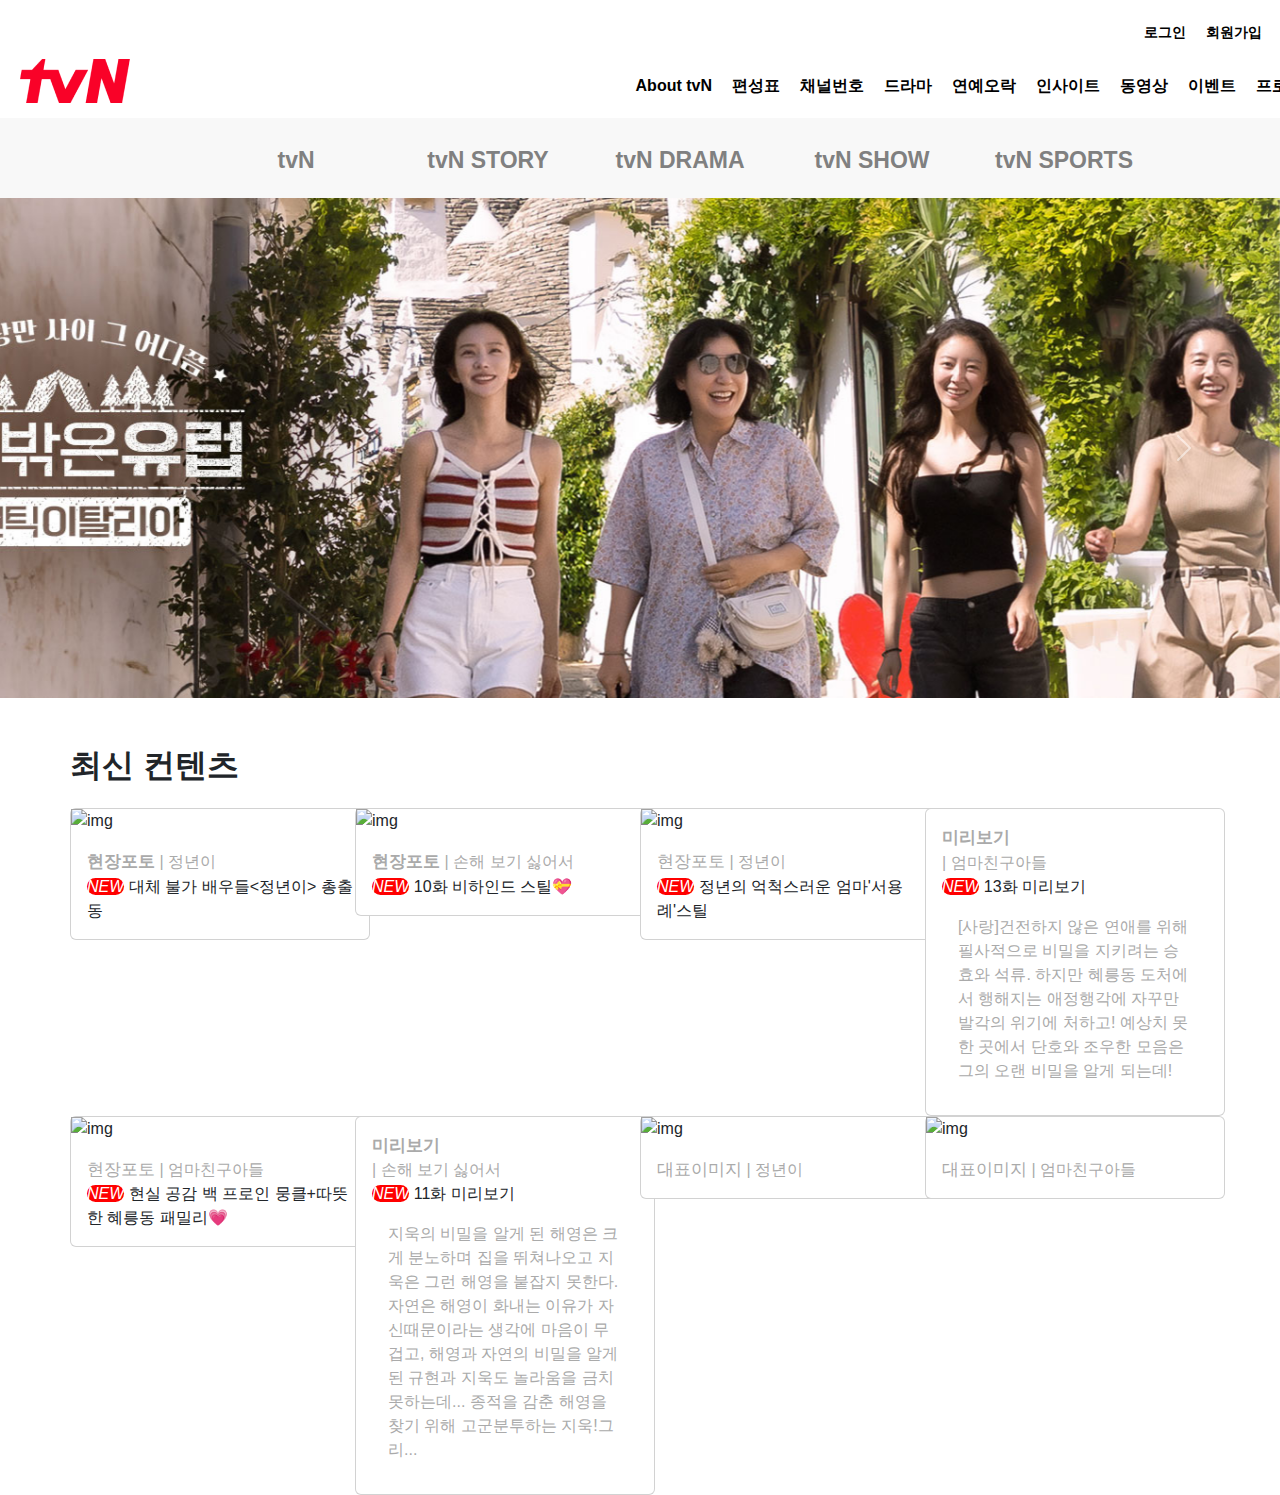
==== index.html @ 985c540d "최신 컨텐츠 추가" ====
<!DOCTYPE html>
<html lang="ko">
  <head>
    <meta charset="UTF-8" />
    <meta name="viewport" content="width=device-width, initial-scale=1.0" />
    <title>NO.1 K콘텐츠 채널, 즐거움엔 tvN</title>
    <link rel="shortcut icon" href="image/pavicon_tvN.png" />
    <link
      href="https://cdn.jsdelivr.net/npm/bootstrap@5.3.3/dist/css/bootstrap.min.css"
      rel="stylesheet"
      integrity="sha384-QWTKZyjpPEjISv5WaRU9OFeRpok6YctnYmDr5pNlyT2bRjXh0JMhjY6hW+ALEwIH"
      crossorigin="anonymous"
    />
    <link rel="stylesheet" href="style.css" />
    <style>
      .carousel-inner {
        height: 500px;
      }

      .c-item {
        height: 500px;
      }

      .c-img {
        height: 100%;
        object-fit: cover;
      }

      .card {
        width: 300px;
      }
    </style>
  </head>
  <body>
    <script
      src="https://cdn.jsdelivr.net/npm/bootstrap@5.3.3/dist/js/bootstrap.bundle.min.js"
      integrity="sha384-YvpcrYf0tY3lHB60NNkmXc5s9fDVZLESaAA55NDzOxhy9GkcIdslK1eN7N6jIeHz"
      crossorigin="anonymous"
    ></script>
    <!-- 헤더 시작 -->
    <header>
      <div class="inner">
        <div class="log area">
          <ul class="log">
            <li>
              <a href="#"><span>로그인</span></a>
            </li>
            <li>
              <a href="#"><span>회원가입</span></a>
            </li>
            <li>
              <a href="#"><span>검색</span></a>
            </li>
          </ul>
        </div>
        <nav class="navbar">
          <div class="brand">
            <i
              ><a href="#" class="navbar-brand"
                ><img src="image/tvn_logo_230313.png" alt="" /></a
            ></i>
          </div>
          <ul class="navbar-menu">
            <li class="nav-item"><a href="#">About tvN</a></li>
            <li class="nav-item"><a href="#">편성표</a></li>
            <li class="nav-item"><a href="#">채널번호</a></li>
            <li class="nav-item"><a href="#">드라마</a></li>
            <li class="nav-item"><a href="#">연예오락</a></li>
            <li class="nav-item"><a href="#">인사이트</a></li>
            <li class="nav-item"><a href="#">동영상</a></li>
            <li class="nav-item"><a href="#">이벤트</a></li>
            <li class="nav-item"><a href="#">프로그램</a></li>
          </ul>
        </nav>
      </div>
      <div class="area-inner">
        <ul class="multimenu">
          <li><a class="item" href="#hero-carousel">tvN</a></li>
          <li><a class="item" href="#">tvN STORY</a></li>
          <li><a class="item" href="#">tvN DRAMA</a></li>
          <li><a class="item" href="#">tvN SHOW</a></li>
          <li><a class="item" href="#">tvN SPORTS</a></li>
        </ul>
      </div>
    </header>
    <!-- 헤더 끝 -->
    <!-- 캐로셀 시작  -->
    <section id="hero-carousel" class="carousel slide" data-bs-ride="carousel">
      <div class="carousel-indicators">
        <button
          type="button"
          data-bs-target="#hero-carousel"
          data-bs-slide-to="0"
          class="active"
          aria-current="true"
          aria-label="Slide 1"
        ></button>
        <button
          type="button"
          data-bs-target="#hero-carousel"
          data-bs-slide-to="1"
          aria-label="Slide 2"
        ></button>
        <button
          type="button"
          data-bs-target="#hero-carousel"
          data-bs-slide-to="2"
          aria-label="Slide 3"
        ></button>
        <button
          type="button"
          data-bs-target="#hero-carousel"
          data-bs-slide-to="3"
          aria-label="Slide 4"
        ></button>
        <button
          type="button"
          data-bs-target="#hero-carousel"
          data-bs-slide-to="4"
          aria-label="Slide 5"
        ></button>
        <button
          type="button"
          data-bs-target="#hero-carousel"
          data-bs-slide-to="5"
          aria-label="Slide 6"
        ></button>
        <button
          type="button"
          data-bs-target="#hero-carousel"
          data-bs-slide-to="6"
          aria-label="Slide 7"
        ></button>
        <button
          type="button"
          data-bs-target="#hero-carousel"
          data-bs-slide-to="7"
          aria-label="Slide 8"
        ></button>
        <button
          type="button"
          data-bs-target="#hero-carousel"
          data-bs-slide-to="8"
          aria-label="Slide 9"
        ></button>
      </div>
      <div class="carousel-inner">
        <div class="carousel-item active c-item">
          <img
            src="image/banner1.jpg"
            class="d-block w-100 c-img"
            alt="Slide 1"
          />
        </div>
        <div class="carousel-item c-item">
          <img
            src="image/banner2.jpg"
            class="d-block w-100 c-img"
            alt="Slide 2"
          />
        </div>
        <div class="carousel-item c-item">
          <img
            src="image/banner3.jpg"
            class="d-block w-100 c-img"
            alt="Slide 3"
          />
        </div>
        <div class="carousel-item c-item">
          <img
            src="image/banner4.jpg"
            class="d-block w-100 c-img"
            alt="Slide 4"
          />
        </div>
        <div class="carousel-item c-item">
          <img
            src="image/banner5.jpg"
            class="d-block w-100 c-img"
            alt="Slide 5"
          />
        </div>
        <div class="carousel-item c-item">
          <img
            src="image/banner6.jpg"
            class="d-block w-100 c-img"
            alt="Slide 6"
          />
        </div>
        <div class="carousel-item c-item">
          <img
            src="image/banner7.jpg"
            class="d-block w-100 c-img"
            alt="Slide 7"
          />
        </div>
        <div class="carousel-item c-item">
          <img
            src="image/banner8.jpg"
            class="d-block w-100 c-img"
            alt="Slide 8"
          />
        </div>
        <div class="carousel-item c-item">
          <img
            src="image/banner9.jpg"
            class="d-block w-100 c-img"
            alt="Slide 9"
          />
        </div>
      </div>
      <button
        class="carousel-control-prev"
        type="button"
        data-bs-target="#hero-carousel"
        data-bs-slide="prev"
      >
        <span class="carousel-control-prev-icon" aria-hidden="true"></span>
        <span class="visually-hidden">이전</span>
      </button>
      <button
        class="carousel-control-next"
        type="button"
        data-bs-target="#hero-carousel"
        data-bs-slide="next"
      >
        <span class="carousel-control-next-icon" aria-hidden="true"></span>
        <span class="visually-hidden">다음</span>
      </button>
    </section>
    <!-- 캐로셀 섹션 끝 -->
    <!-- 최신 컨텐츠 시작 -->
    <section id="content" class="container mx-auto mt-5">
      <span class="h2" style="font-weight: bold">최신 컨텐츠</span>
      <div class="row row-cols-4 mt-4">
        <div class="col">
          <div class="card">
            <img src="image/card1.jpg" alt="img" />
            <div class="card-body p-3">
              <span
                class="card-title"
                style="color: #aaaaaa; font-size: 17px; font-weight: bold"
                >현장포토</span
              >
              <span style="color: #aaaaaa">| 정년이 </span>
              <div>
                <i
                  style="
                    border-radius: 10px;
                    background-color: red;
                    color: white;
                  "
                  >NEW</i
                >
                대체 불가 배우들<정년이> 총출동
              </div>
            </div>
          </div>
        </div>
        <div class="col">
          <div class="card">
            <img src="image/card2.jpg" alt="img" />
            <div class="card-body p-3">
              <span
                class="card-title"
                style="color: #aaaaaa; font-size: 17px; font-weight: bold"
                >현장포토</span
              >
              <span style="color: #aaaaaa">| 손해 보기 싫어서 </span>
              <div>
                <i
                  style="
                    border-radius: 10px;
                    background-color: red;
                    color: white;
                  "
                  >NEW</i
                >
                10화 비하인드 스틸💝
              </div>
            </div>
          </div>
        </div>
        <div class="col">
          <div class="card">
            <img src="image/card4.jpg" alt="img" />
            <div class="card-body p-3">
              <span class="card-title" style="color: #aaaaaa; font-size: 17px"
                >현장포토</span
              >
              <span style="color: #aaaaaa">| 정년이 </span>
              <div>
                <i
                  style="
                    border-radius: 10px;
                    background-color: red;
                    color: white;
                  "
                  >NEW</i
                >
                정년의 억척스러운 엄마'서용례'스틸
              </div>
            </div>
          </div>
        </div>
        <div class="col">
          <div class="card p-3">
            <span
              class="card-title"
              style="color: #aaaaaa; font-size: 17px; font-weight: bold"
              >미리보기</span
            >
            <span style="color: #aaaaaa">| 엄마친구아들</span>
            <div>
              <i
                style="border-radius: 10px; background-color: red; color: white"
                >NEW</i
              >
              13화 미리보기
            </div>
            <div class="card-body p-3" style="color: #aaaaaa">
              [사랑]건전하지 않은 연애를 위해 필사적으로 비밀을 지키려는 승효와
              석류. 하지만 혜릉동 도처에서 행해지는 애정행각에 자꾸만 발각의
              위기에 처하고! 예상치 못한 곳에서 단호와 조우한 모음은 그의 오랜
              비밀을 알게 되는데!
            </div>
          </div>
        </div>

        <div class="col">
          <div class="card">
            <img src="image/card6.jpg" alt="img" />
            <div class="card-body p-3">
              <span class="card-title" style="color: #aaaaaa; font-size: 17px"
                >현장포토</span
              >
              <span style="color: #aaaaaa">| 엄마친구아들 </span>
              <div>
                <i
                  style="
                    border-radius: 10px;
                    background-color: red;
                    color: white;
                  "
                  >NEW</i
                >
                현실 공감 백 프로인 뭉클+따뜻한 혜릉동 패밀리💗
              </div>
            </div>
          </div>
        </div>
        <div class="col">
          <div class="card p-3">
            <span
              class="card-title"
              style="color: #aaaaaa; font-size: 17px; font-weight: bold"
              >미리보기</span
            >
            <span style="color: #aaaaaa">| 손해 보기 싫어서</span>
            <div>
              <i
                style="border-radius: 10px; background-color: red; color: white"
                >NEW</i
              >
              11화 미리보기
            </div>
            <div class="card-body p-3" style="color: #aaaaaa">
              지욱의 비밀을 알게 된 해영은 크게 분노하며 집을 뛰쳐나오고 지욱은
              그런 해영을 붙잡지 못한다. 자연은 해영이 화내는 이유가
              자신때문이라는 생각에 마음이 무겁고, 해영과 자연의 비밀을 알게 된
              규현과 지욱도 놀라움을 금치 못하는데... 종적을 감춘 해영을 찾기
              위해 고군분투하는 지욱!그리...
            </div>
          </div>
        </div>
        <div class="col">
          <div class="card">
            <img src="image/card3.jpg" alt="img" />
            <div class="card-body p-3">
              <span class="card-title" style="color: #aaaaaa; font-size: 17px"
                >대표이미지</span
              >
              <span style="color: #aaaaaa">| 정년이 </span>
            </div>
          </div>
        </div>
        <div class="col">
          <div class="card">
            <img src="image/card5.jpg" alt="img" />
            <div class="card-body p-3">
              <span class="card-title" style="color: #aaaaaa; font-size: 17px"
                >대표이미지</span
              >
              <span style="color: #aaaaaa">| 엄마친구아들 </span>
            </div>
          </div>
        </div>
      </div>
    </section>
  </body>
</html>
---- style.css ----
* {
  margin: 0 !important;
  padding: 0 !important;
  box-sizing: border-box !important;
  font-family: "Roboto", sans-serif !important;
}

a {
  text-decoration: none !important;
}

header .inner {
  margin: 0 auto !important;
  padding: 0 20px !important;
  width: 1360px !important;
}

.log {
  display: flex !important;
  justify-content: end !important;
  list-style: none !important;
  padding: 10px 10px 0 10px !important;
}

.log li a {
  color: black !important;
  font-weight: bold !important;
  font-size: 14px !important;
}

.log li a span {
  margin: 10px !important;
}

.navbar {
  display: flex !important;
  justify-content: space-between !important;
  align-items: center !important;
}

.navbar-menu {
  display: flex !important;
  list-style: none !important;
  padding: 10px !important;
  margin-left: 460px !important;
  margin-top: 10px !important;
}

.nav-item {
  list-style: none !important;
  margin: 10px !important;
  font-weight: bold !important;
}

.nav-item a {
  color: black !important;
}

.area-inner {
  padding: 0 200px !important;
  background-color: #f8f8f8 !important;
  height: 80px !important;
  min-width: 1360px !important;
}

.multimenu {
  list-style: none !important;
  display: flex !important;
  margin: 0 auto !important;
  width: 100% !important;
  height: 100% !important;
  box-sizing: content-box !important;
}

.multimenu li {
  color: gray !important;
  width: 100% !important;
  height: 100% !important;
  text-align: center !important;
  display: flex !important;
}
.multimenu li:hover,
.item:hover {
  border-bottom: 3px solid red !important;
  color: red !important;
}

.multimenu .item {
  color: inherit !important;
  font-weight: bold !important;
  font-size: 23px !important;
  text-align: center !important;
  padding: 25px 0 !important;
  width: 100% !important;
}
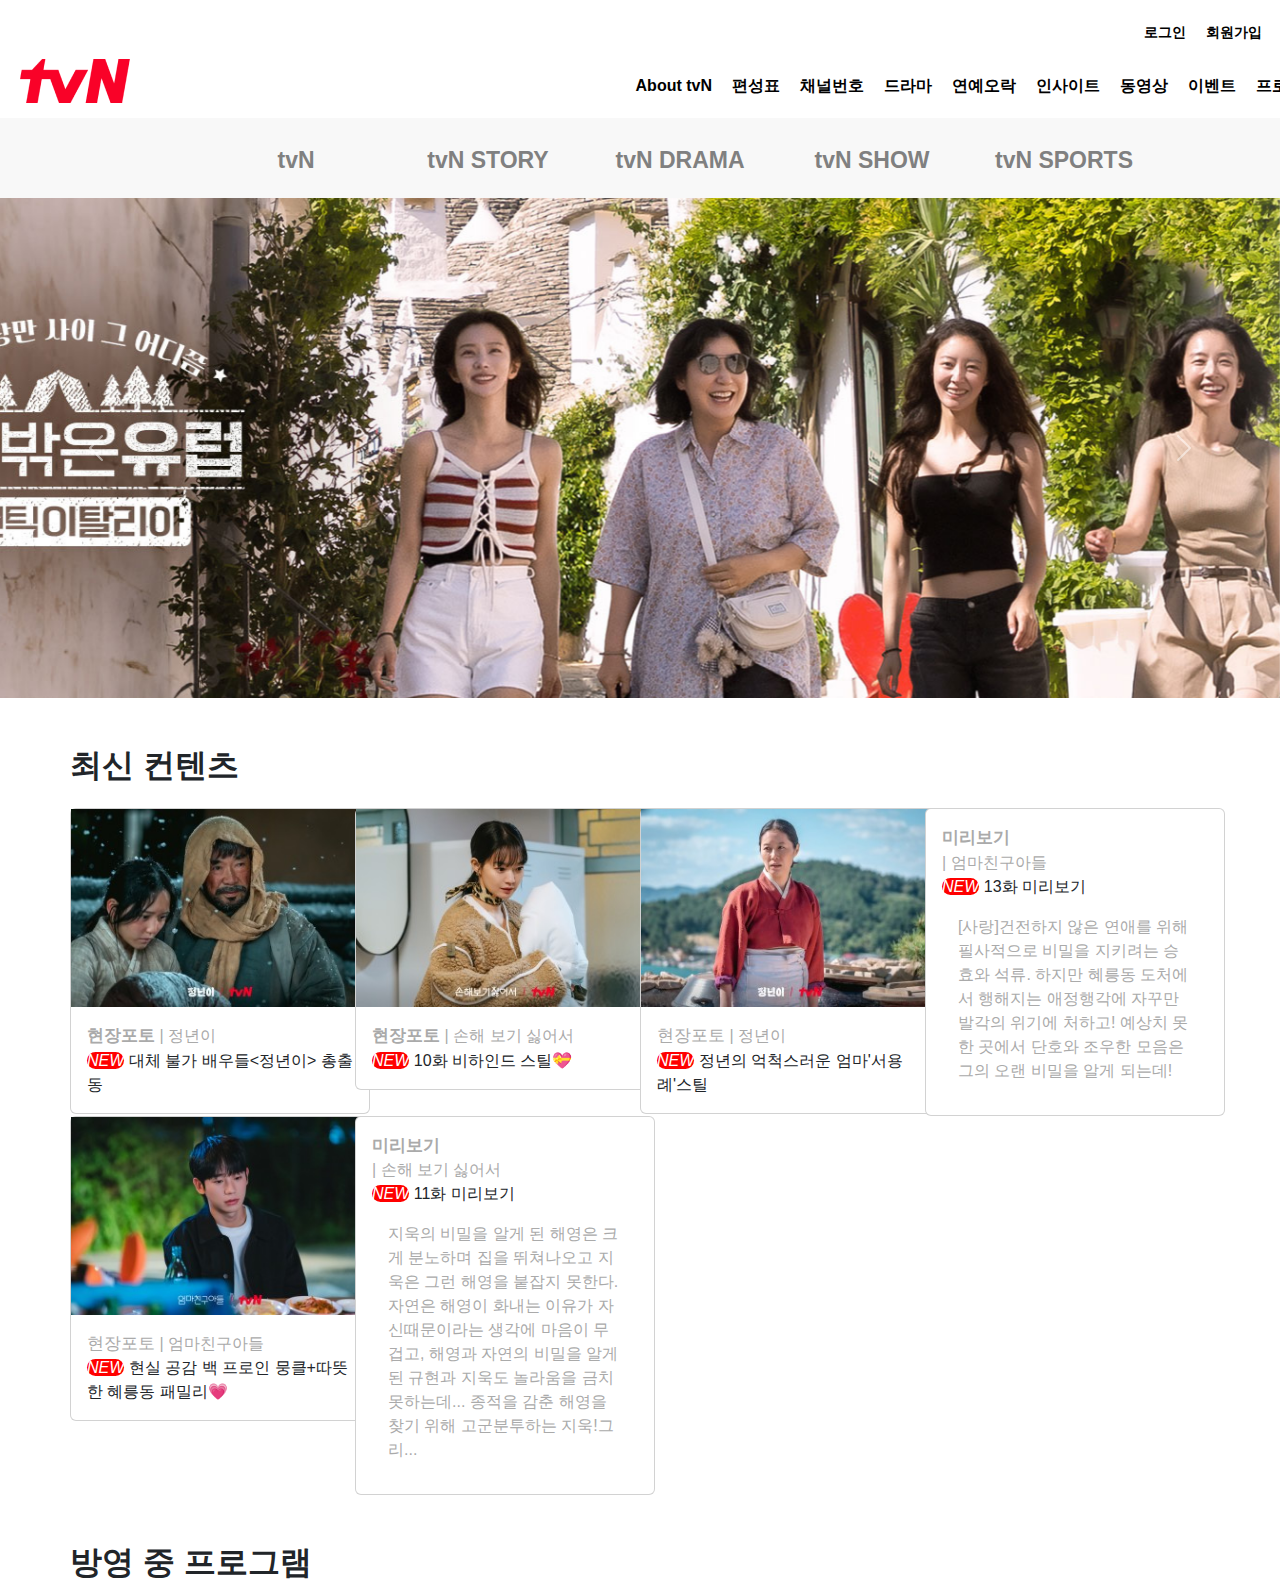
==== commit b6713282: "프로그램 추가" ====
--- a/index.html
+++ b/index.html
@@ -373,29 +373,13 @@
             </div>
           </div>
         </div>
-        <div class="col">
-          <div class="card">
-            <img src="image/card3.jpg" alt="img" />
-            <div class="card-body p-3">
-              <span class="card-title" style="color: #aaaaaa; font-size: 17px"
-                >대표이미지</span
-              >
-              <span style="color: #aaaaaa">| 정년이 </span>
-            </div>
-          </div>
-        </div>
-        <div class="col">
-          <div class="card">
-            <img src="image/card5.jpg" alt="img" />
-            <div class="card-body p-3">
-              <span class="card-title" style="color: #aaaaaa; font-size: 17px"
-                >대표이미지</span
-              >
-              <span style="color: #aaaaaa">| 엄마친구아들 </span>
-            </div>
-          </div>
-        </div>
-      </div>
+      </div>
+    </section>
+    <!-- 최신 컨텐츠 끝 -->
+
+    <!-- 방영 중 프로그램 시작 -->
+    <section id="content" class="container mx-auto mt-5">
+      <span class="h2" style="font-weight: bold">방영 중 프로그램</span>
     </section>
   </body>
 </html>
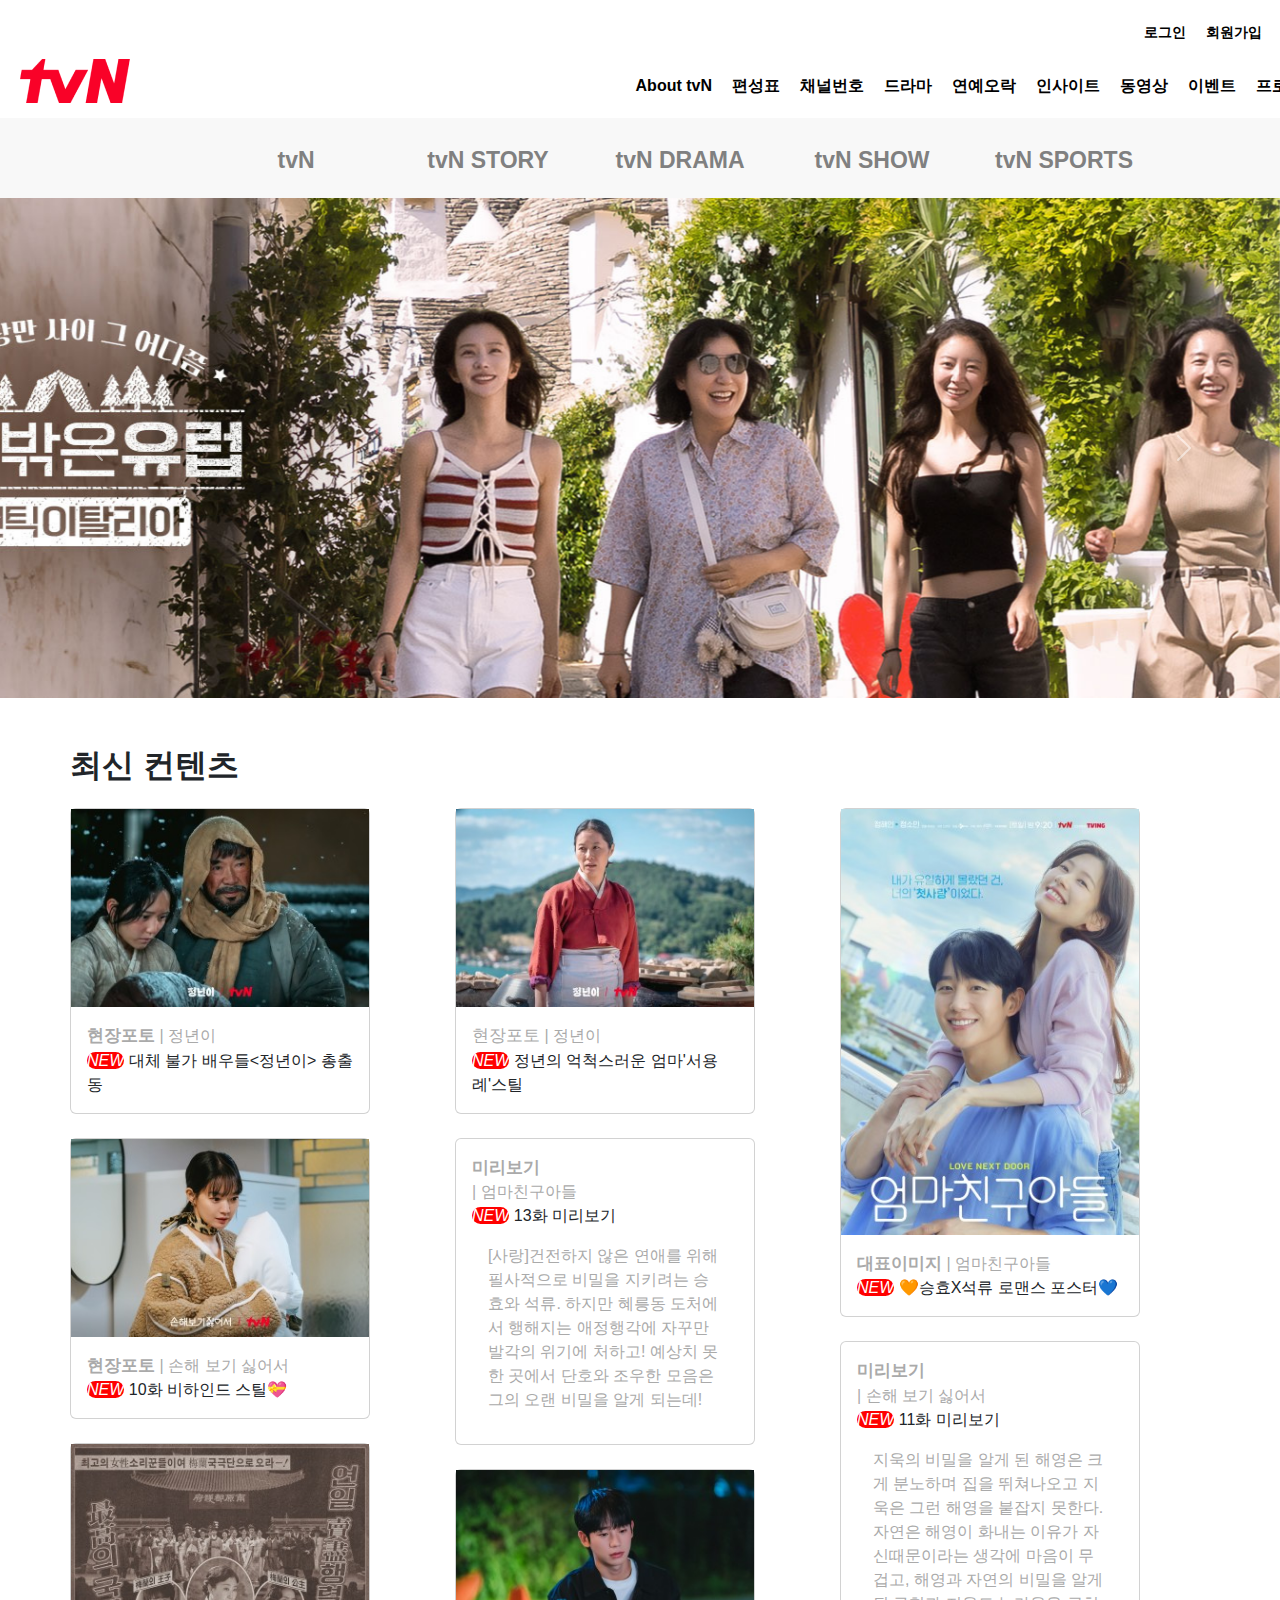
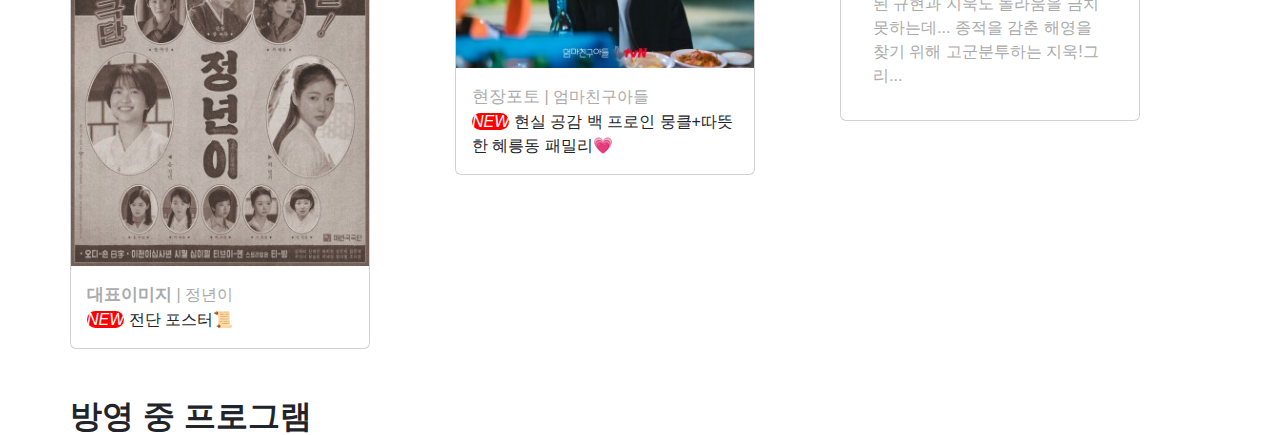
==== commit d915e0dc: "최신 컨텐츠 수정" ====
--- a/index.html
+++ b/index.html
@@ -28,6 +28,42 @@
 
       .card {
         width: 300px;
+      }
+
+      .img {
+        list-style: none;
+      }
+
+      .gallery {
+        display: flex;
+        flex-direction: column;
+        align-items: center;
+      }
+
+      .gallery .images {
+        gap: 15px;
+        margin: 50px 0;
+        columns: 4 300px;
+        list-style: none;
+      }
+
+      .gallery .images .img {
+        display: flex;
+        cursor: pointer;
+        overflow: hidden;
+        position: relative;
+        margin-bottom: 14px;
+        border-radius: 4px;
+      }
+
+      .gallery .images li span {
+        color: #aaaaaa;
+      }
+
+      .gallery .images li:hover,
+      .images li .card-body:hover {
+        color: black;
+        font-weight: bold;
       }
     </style>
   </head>
@@ -232,17 +268,111 @@
     <!-- 최신 컨텐츠 시작 -->
     <section id="content" class="container mx-auto mt-5">
       <span class="h2" style="font-weight: bold">최신 컨텐츠</span>
-      <div class="row row-cols-4 mt-4">
-        <div class="col">
-          <div class="card">
-            <img src="image/card1.jpg" alt="img" />
-            <div class="card-body p-3">
+      <div class="gallery mt-4">
+        <ul class="images">
+          <li class="img mb-4">
+            <div class="card">
+              <img src="image/card1.jpg" alt="img" />
+              <div class="card-body p-3">
+                <span
+                  class="card-title"
+                  style="font-size: 17px; font-weight: bold"
+                  >현장포토</span
+                >
+                <span>| 정년이 </span>
+                <div>
+                  <i
+                    style="
+                      border-radius: 10px;
+                      background-color: red;
+                      color: white;
+                    "
+                    >NEW</i
+                  >
+                  대체 불가 배우들<정년이> 총출동
+                </div>
+              </div>
+            </div>
+          </li>
+
+          <li class="img mb-4">
+            <div class="card">
+              <img src="image/card2.jpg" alt="img" />
+              <div class="card-body p-3">
+                <span
+                  class="card-title"
+                  style="font-size: 17px; font-weight: bold"
+                  >현장포토</span
+                >
+                <span>| 손해 보기 싫어서 </span>
+                <div>
+                  <i
+                    style="
+                      border-radius: 10px;
+                      background-color: red;
+                      color: white;
+                    "
+                    >NEW</i
+                  >
+                  10화 비하인드 스틸💝
+                </div>
+              </div>
+            </div>
+          </li>
+
+          <li class="img mb-4">
+            <div class="card">
+              <img src="image/card3.jpg" alt="img" />
+              <div class="card-body p-3">
+                <span
+                  class="card-title"
+                  style="font-size: 17px; font-weight: bold"
+                  >대표이미지</span
+                >
+                <span>| 정년이 </span>
+                <div>
+                  <i
+                    style="
+                      border-radius: 10px;
+                      background-color: red;
+                      color: white;
+                    "
+                    >NEW</i
+                  >
+                  전단 포스터📜
+                </div>
+              </div>
+            </div>
+          </li>
+
+          <li class="img mb-4">
+            <div class="card">
+              <img src="image/card4.jpg" alt="img" />
+              <div class="card-body p-3">
+                <span class="card-title" style="font-size: 17px">현장포토</span>
+                <span>| 정년이 </span>
+                <div>
+                  <i
+                    style="
+                      border-radius: 10px;
+                      background-color: red;
+                      color: white;
+                    "
+                    >NEW</i
+                  >
+                  정년의 억척스러운 엄마'서용례'스틸
+                </div>
+              </div>
+            </div>
+          </li>
+          <li class="img mb-4">
+            <div class="card p-3">
               <span
                 class="card-title"
-                style="color: #aaaaaa; font-size: 17px; font-weight: bold"
-                >현장포토</span
+                style="font-size: 17px; font-weight: bold"
+                >미리보기</span
               >
-              <span style="color: #aaaaaa">| 정년이 </span>
+              <span>| 엄마친구아들</span>
               <div>
                 <i
                   style="
@@ -252,21 +382,70 @@
                   "
                   >NEW</i
                 >
-                대체 불가 배우들<정년이> 총출동
-              </div>
-            </div>
-          </div>
-        </div>
-        <div class="col">
-          <div class="card">
-            <img src="image/card2.jpg" alt="img" />
-            <div class="card-body p-3">
+                13화 미리보기
+              </div>
+              <div class="card-body p-3" style="color: #aaaaaa">
+                [사랑]건전하지 않은 연애를 위해 필사적으로 비밀을 지키려는
+                승효와 석류. 하지만 혜릉동 도처에서 행해지는 애정행각에 자꾸만
+                발각의 위기에 처하고! 예상치 못한 곳에서 단호와 조우한 모음은
+                그의 오랜 비밀을 알게 되는데!
+              </div>
+            </div>
+          </li>
+
+          <li class="img mb-4">
+            <div class="card">
+              <img src="image/card6.jpg" alt="img" />
+              <div class="card-body p-3">
+                <span class="card-title" style="font-size: 17px">현장포토</span>
+                <span>| 엄마친구아들 </span>
+                <div>
+                  <i
+                    style="
+                      border-radius: 10px;
+                      background-color: red;
+                      color: white;
+                    "
+                    >NEW</i
+                  >
+                  현실 공감 백 프로인 뭉클+따뜻한 혜릉동 패밀리💗
+                </div>
+              </div>
+            </div>
+          </li>
+
+          <li class="img mb-4">
+            <div class="card">
+              <img src="image/card5.jpg" alt="img" />
+              <div class="card-body p-3">
+                <span
+                  class="card-title"
+                  style="font-size: 17px; font-weight: bold"
+                  >대표이미지</span
+                >
+                <span>| 엄마친구아들 </span>
+                <div>
+                  <i
+                    style="
+                      border-radius: 10px;
+                      background-color: red;
+                      color: white;
+                    "
+                    >NEW</i
+                  >
+                  🧡승효X석류 로맨스 포스터💙
+                </div>
+              </div>
+            </div>
+          </li>
+          <li class="img mb-4">
+            <div class="card p-3">
               <span
                 class="card-title"
-                style="color: #aaaaaa; font-size: 17px; font-weight: bold"
-                >현장포토</span
+                style="font-size: 17px; font-weight: bold"
+                >미리보기</span
               >
-              <span style="color: #aaaaaa">| 손해 보기 싫어서 </span>
+              <span>| 손해 보기 싫어서</span>
               <div>
                 <i
                   style="
@@ -276,103 +455,18 @@
                   "
                   >NEW</i
                 >
-                10화 비하인드 스틸💝
-              </div>
-            </div>
-          </div>
-        </div>
-        <div class="col">
-          <div class="card">
-            <img src="image/card4.jpg" alt="img" />
-            <div class="card-body p-3">
-              <span class="card-title" style="color: #aaaaaa; font-size: 17px"
-                >현장포토</span
-              >
-              <span style="color: #aaaaaa">| 정년이 </span>
-              <div>
-                <i
-                  style="
-                    border-radius: 10px;
-                    background-color: red;
-                    color: white;
-                  "
-                  >NEW</i
-                >
-                정년의 억척스러운 엄마'서용례'스틸
-              </div>
-            </div>
-          </div>
-        </div>
-        <div class="col">
-          <div class="card p-3">
-            <span
-              class="card-title"
-              style="color: #aaaaaa; font-size: 17px; font-weight: bold"
-              >미리보기</span
-            >
-            <span style="color: #aaaaaa">| 엄마친구아들</span>
-            <div>
-              <i
-                style="border-radius: 10px; background-color: red; color: white"
-                >NEW</i
-              >
-              13화 미리보기
-            </div>
-            <div class="card-body p-3" style="color: #aaaaaa">
-              [사랑]건전하지 않은 연애를 위해 필사적으로 비밀을 지키려는 승효와
-              석류. 하지만 혜릉동 도처에서 행해지는 애정행각에 자꾸만 발각의
-              위기에 처하고! 예상치 못한 곳에서 단호와 조우한 모음은 그의 오랜
-              비밀을 알게 되는데!
-            </div>
-          </div>
-        </div>
-
-        <div class="col">
-          <div class="card">
-            <img src="image/card6.jpg" alt="img" />
-            <div class="card-body p-3">
-              <span class="card-title" style="color: #aaaaaa; font-size: 17px"
-                >현장포토</span
-              >
-              <span style="color: #aaaaaa">| 엄마친구아들 </span>
-              <div>
-                <i
-                  style="
-                    border-radius: 10px;
-                    background-color: red;
-                    color: white;
-                  "
-                  >NEW</i
-                >
-                현실 공감 백 프로인 뭉클+따뜻한 혜릉동 패밀리💗
-              </div>
-            </div>
-          </div>
-        </div>
-        <div class="col">
-          <div class="card p-3">
-            <span
-              class="card-title"
-              style="color: #aaaaaa; font-size: 17px; font-weight: bold"
-              >미리보기</span
-            >
-            <span style="color: #aaaaaa">| 손해 보기 싫어서</span>
-            <div>
-              <i
-                style="border-radius: 10px; background-color: red; color: white"
-                >NEW</i
-              >
-              11화 미리보기
-            </div>
-            <div class="card-body p-3" style="color: #aaaaaa">
-              지욱의 비밀을 알게 된 해영은 크게 분노하며 집을 뛰쳐나오고 지욱은
-              그런 해영을 붙잡지 못한다. 자연은 해영이 화내는 이유가
-              자신때문이라는 생각에 마음이 무겁고, 해영과 자연의 비밀을 알게 된
-              규현과 지욱도 놀라움을 금치 못하는데... 종적을 감춘 해영을 찾기
-              위해 고군분투하는 지욱!그리...
-            </div>
-          </div>
-        </div>
+                11화 미리보기
+              </div>
+              <div class="card-body p-3" style="color: #aaaaaa">
+                지욱의 비밀을 알게 된 해영은 크게 분노하며 집을 뛰쳐나오고
+                지욱은 그런 해영을 붙잡지 못한다. 자연은 해영이 화내는 이유가
+                자신때문이라는 생각에 마음이 무겁고, 해영과 자연의 비밀을 알게
+                된 규현과 지욱도 놀라움을 금치 못하는데... 종적을 감춘 해영을
+                찾기 위해 고군분투하는 지욱!그리...
+              </div>
+            </div>
+          </li>
+        </ul>
       </div>
     </section>
     <!-- 최신 컨텐츠 끝 -->
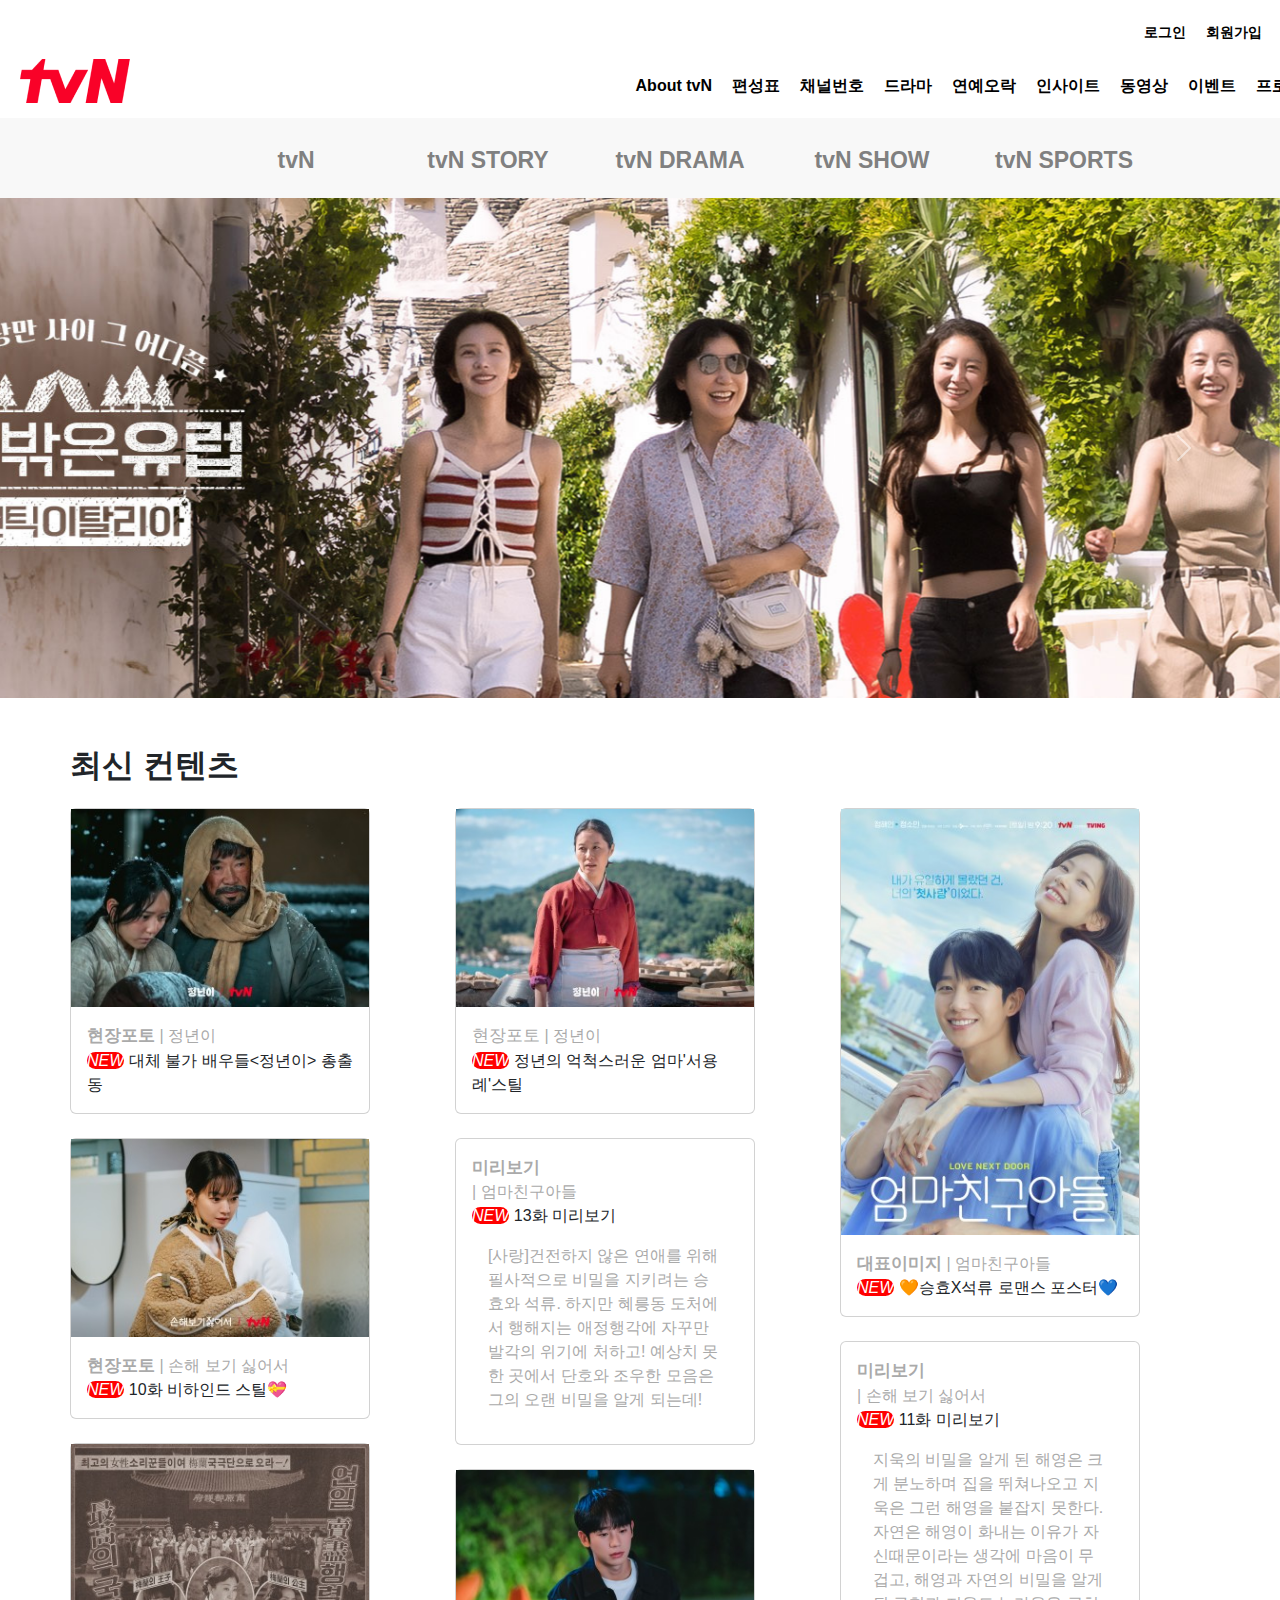
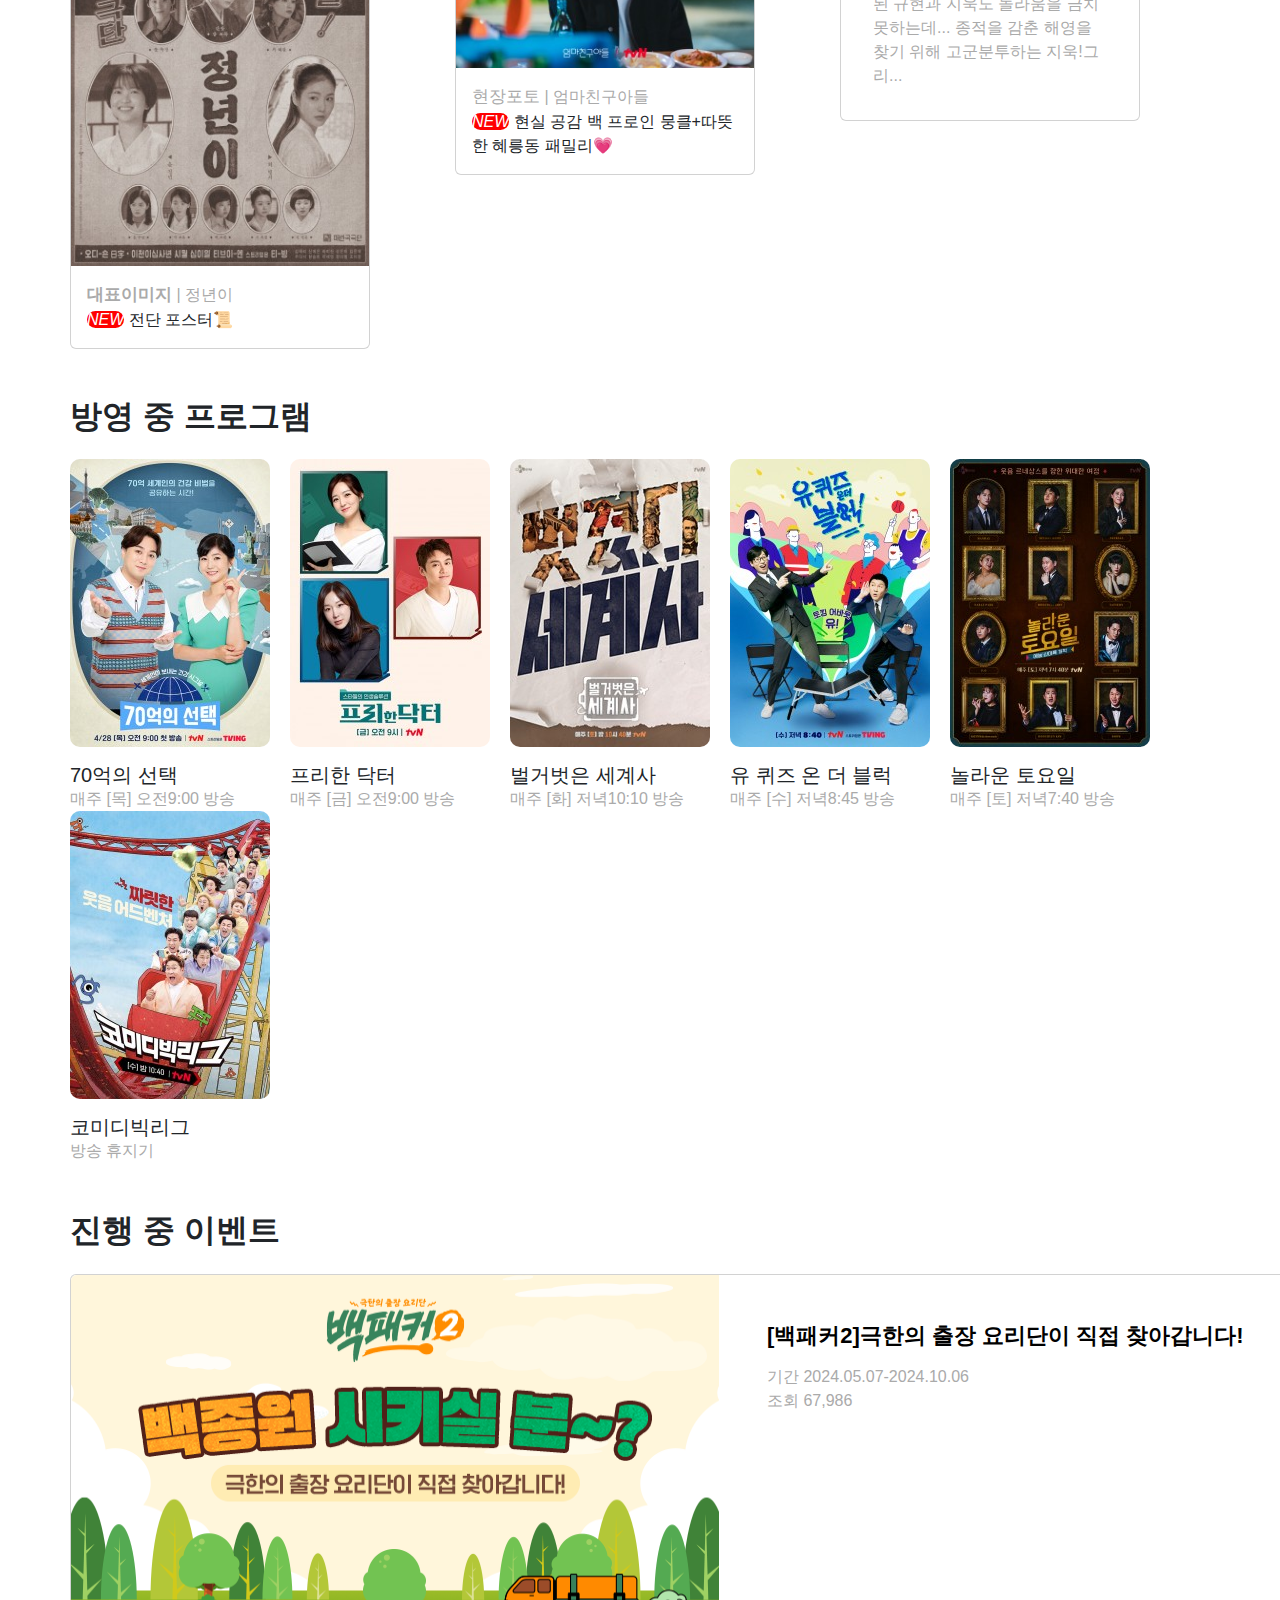
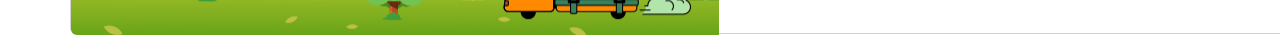
==== commit c94775f2: "프로그램 및 이벤트 섹션 추가" ====
--- a/index.html
+++ b/index.html
@@ -64,6 +64,22 @@
       .images li .card-body:hover {
         color: black;
         font-weight: bold;
+      }
+
+      .pro .card {
+        width: 200px;
+        border-style: none;
+      }
+      .pro .col {
+        width: 220px;
+      }
+
+      .pro .card img {
+        border-radius: 10px;
+      }
+
+      .card-text {
+        color: #aaaaaa;
       }
     </style>
   </head>
@@ -472,8 +488,96 @@
     <!-- 최신 컨텐츠 끝 -->
 
     <!-- 방영 중 프로그램 시작 -->
-    <section id="content" class="container mx-auto mt-5">
+    <section id="content" class="container mx-auto mt-5 mb-5">
       <span class="h2" style="font-weight: bold">방영 중 프로그램</span>
+
+      <div class="pro row row-cols-1 row-cols-md-2 g-4 mt-4">
+        <div class="col">
+          <div class="card">
+            <img src="image/gallery1.jpg" class="card-img-top" alt="..." />
+            <div class="card-body mt-3">
+              <h5 class="card-title">70억의 선택</h5>
+              <p class="card-text">매주 [목] 오전9:00 방송</p>
+            </div>
+          </div>
+        </div>
+        <div class="col">
+          <div class="card">
+            <img src="image/gallery2.jpg" class="card-img-top" alt="..." />
+            <div class="card-body mt-3">
+              <h5 class="card-title">프리한 닥터</h5>
+              <p class="card-text">매주 [금] 오전9:00 방송</p>
+            </div>
+          </div>
+        </div>
+        <div class="col">
+          <div class="card">
+            <img src="image/gallery3.jpg" class="card-img-top" alt="..." />
+            <div class="card-body mt-3">
+              <h5 class="card-title">벌거벗은 세계사</h5>
+              <p class="card-text">매주 [화] 저녁10:10 방송</p>
+            </div>
+          </div>
+        </div>
+        <div class="col">
+          <div class="card">
+            <img src="image/gallery4.jpg" class="card-img-top" alt="..." />
+            <div class="card-body mt-3">
+              <h5 class="card-title">유 퀴즈 온 더 블럭</h5>
+              <p class="card-text">매주 [수] 저녁8:45 방송</p>
+            </div>
+          </div>
+        </div>
+        <div class="col">
+          <div class="card">
+            <img src="image/gallery5.jpg" class="card-img-top" alt="..." />
+            <div class="card-body mt-3">
+              <h5 class="card-title">놀라운 토요일</h5>
+              <p class="card-text">매주 [토] 저녁7:40 방송</p>
+            </div>
+          </div>
+        </div>
+        <div class="col">
+          <div class="card">
+            <img src="image/gallery6.jpg" class="card-img-top" alt="..." />
+            <div class="card-body mt-3">
+              <h5 class="card-title">코미디빅리그</h5>
+              <p class="card-text">방송 휴지기</p>
+            </div>
+          </div>
+        </div>
+      </div>
+    </section>
+    <!-- 방영 중 프로그램 끝 -->
+
+    <!-- 진행 중 이벤트 시작 -->
+    <section id="event" class="container mx-auto mt-5">
+      <span class="h2" style="font-weight: bold">진행 중 이벤트</span>
+
+      <div class="card mb-3 mt-4" style="max-width:1320px; width: 1320px; height: 360px;">
+        <div class="row g-0">
+          <div class="col-md-4" style="width: 648px;">
+            <a href="#"><img
+              src="image/event1.png"
+              class="img-fluid rounded-start"
+              style="height: 360px; width: 648px;"
+              alt="..."
+            /></a>
+          </div>
+          <div class="col-md-8" style="width: 550px;">
+            <div class="card-body pt-5 ps-5" >
+              <a href="#" style="text-decoration: none; color: black;"><h5 class="card-title" style="font-weight: bold; font-size: 22px;">
+                [백패커2]극한의 출장 요리단이 직접 찾아갑니다!
+              </h5></a>
+              <p class="card-text pt-3">
+                기간 2024.05.07-2024.10.06 <br />
+                조회 67,986
+              </p>
+              </p>
+            </div>
+          </div>
+        </div>
+      </div>
     </section>
   </body>
 </html>
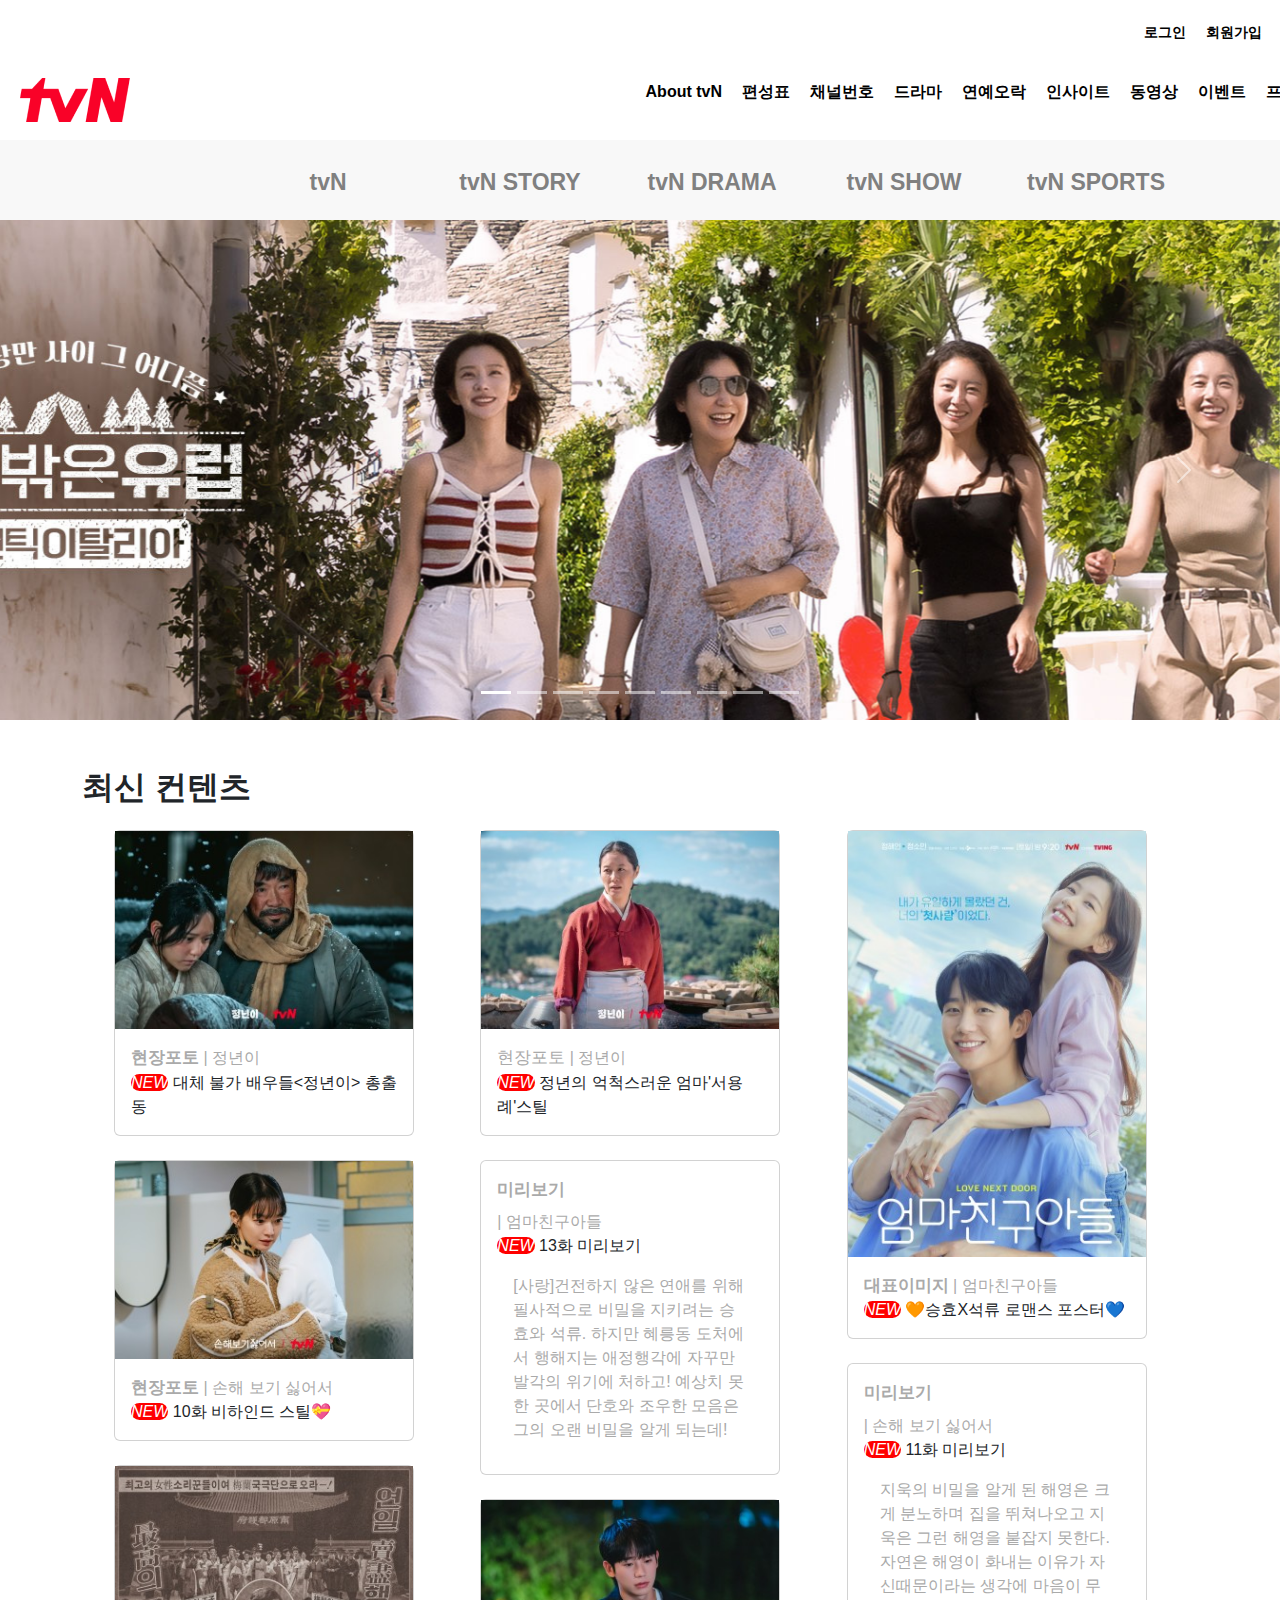
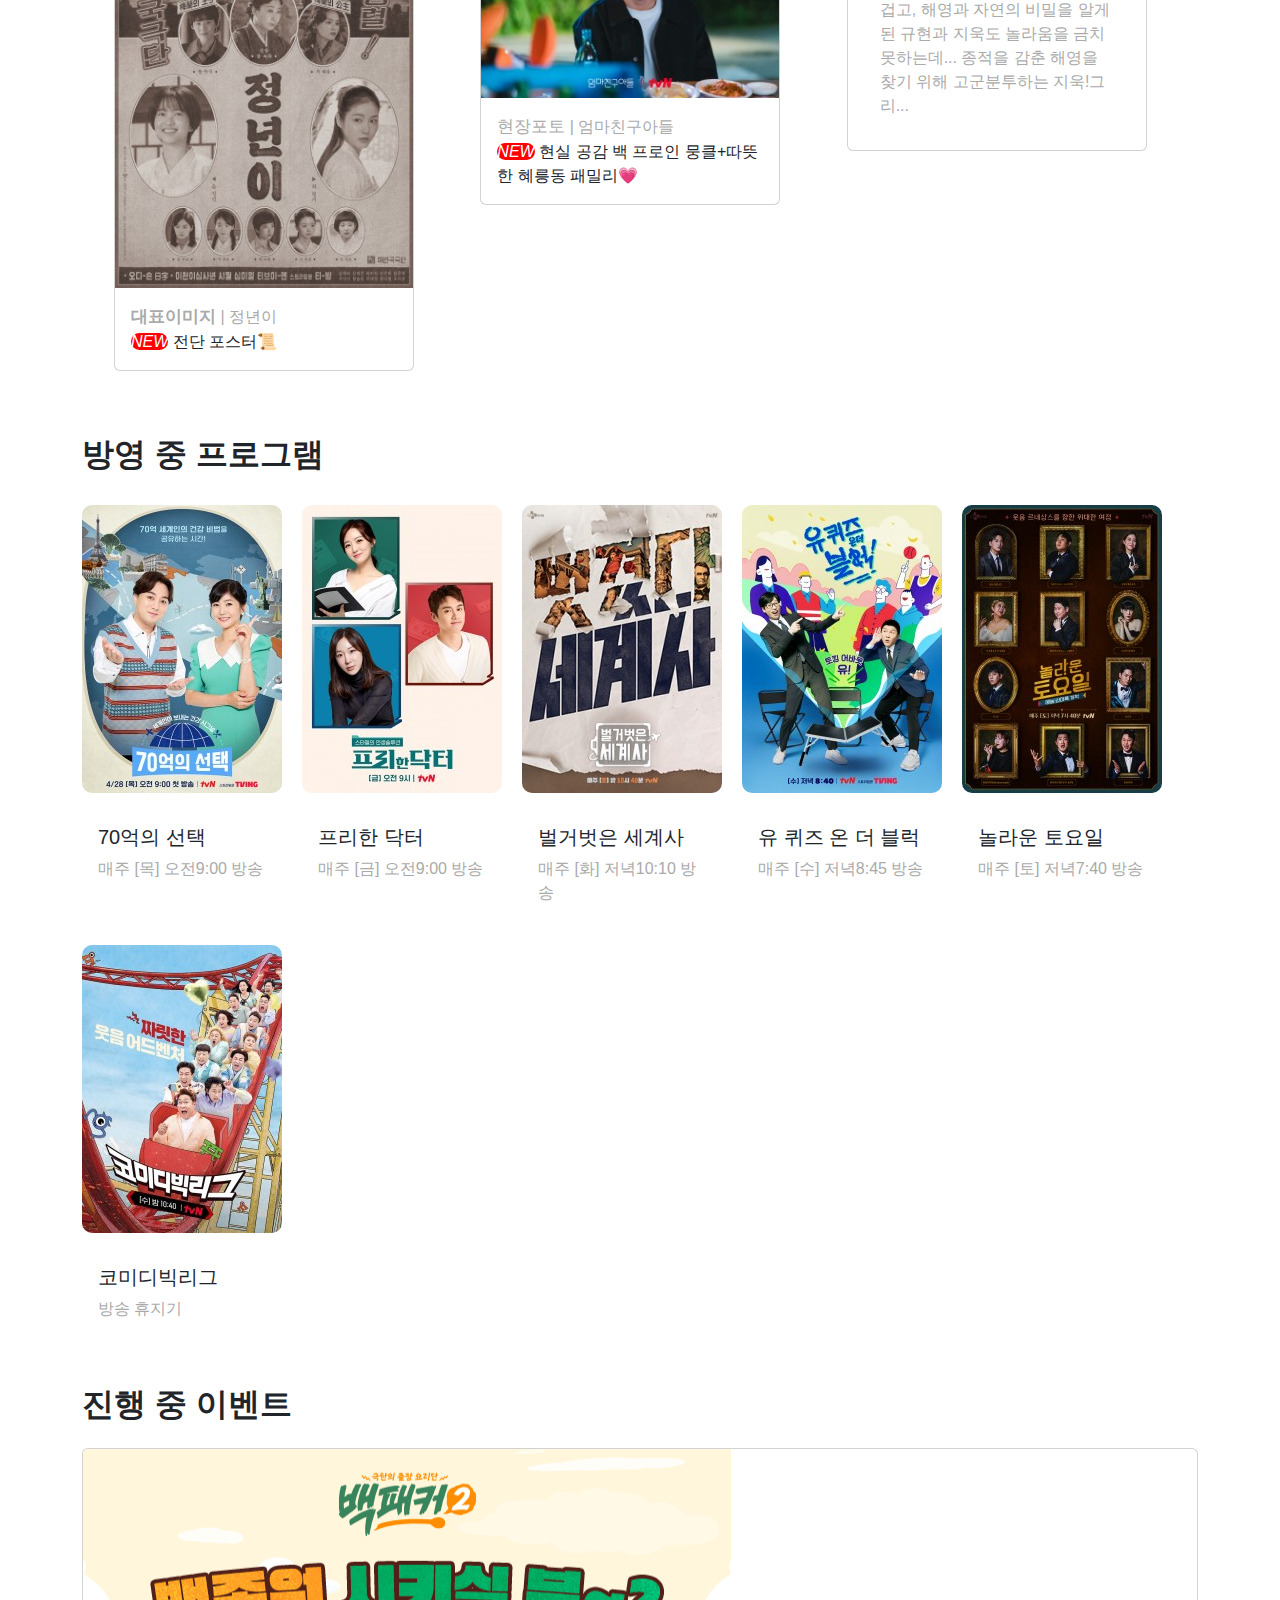
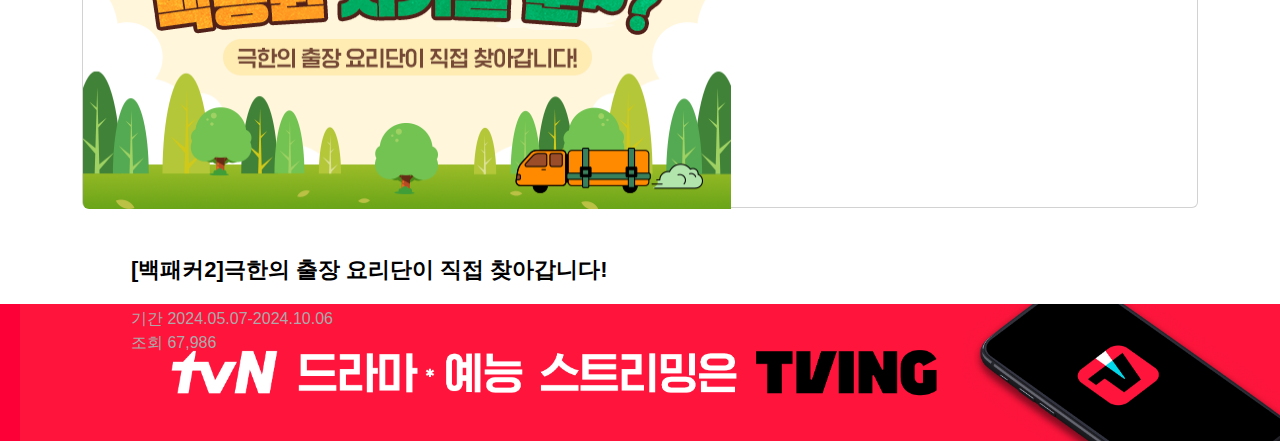
==== commit 47d4820e: "티빙섹션 추가" ====
--- a/index.html
+++ b/index.html
@@ -42,7 +42,7 @@
 
       .gallery .images {
         gap: 15px;
-        margin: 50px 0;
+        
         columns: 4 300px;
         list-style: none;
       }
@@ -81,6 +81,13 @@
       .card-text {
         color: #aaaaaa;
       }
+      .bg{
+        min-width: 1360px; margin: 0 auto;
+        display: flex;
+        justify-content: center;
+        align-items: center;
+      }
+  
     </style>
   </head>
   <body>
@@ -491,7 +498,7 @@
     <section id="content" class="container mx-auto mt-5 mb-5">
       <span class="h2" style="font-weight: bold">방영 중 프로그램</span>
 
-      <div class="pro row row-cols-1 row-cols-md-2 g-4 mt-4">
+      <div class="pro row row-cols-1 row-cols-md-2 g-4 mt-2">
         <div class="col">
           <div class="card">
             <img src="image/gallery1.jpg" class="card-img-top" alt="..." />
@@ -551,10 +558,10 @@
     <!-- 방영 중 프로그램 끝 -->
 
     <!-- 진행 중 이벤트 시작 -->
-    <section id="event" class="container mx-auto mt-5">
+    <section id="event" class="container mx-auto mt-5 mb-5">
       <span class="h2" style="font-weight: bold">진행 중 이벤트</span>
 
-      <div class="card mb-3 mt-4" style="max-width:1320px; width: 1320px; height: 360px;">
+      <div class="card mb-3 mt-4" style="max-width:1320px; width: 100%; height: 360px;">
         <div class="row g-0">
           <div class="col-md-4" style="width: 648px;">
             <a href="#"><img
@@ -579,5 +586,10 @@
         </div>
       </div>
     </section>
+    <section class="imghtml-section mt-5 pt-5">
+      <div class="bg" style="background-color: rgb(252, 0, 55);">
+        <img src="image/tving.jpg" style="max-width: 1320px;  " alt="">
+    </div>
+    </section>
   </body>
 </html>
--- a/style.css
+++ b/style.css
@@ -1,8 +1,8 @@
 * {
-  margin: 0 !important;
-  padding: 0 !important;
-  box-sizing: border-box !important;
-  font-family: "Roboto", sans-serif !important;
+  margin: 0;
+  padding: 0;
+  box-sizing: border-box;
+  font-family: "Roboto", sans-serif;
 }
 
 a {
@@ -41,9 +41,6 @@
 .navbar-menu {
   display: flex !important;
   list-style: none !important;
-  padding: 10px !important;
-  margin-left: 460px !important;
-  margin-top: 10px !important;
 }
 
 .nav-item {
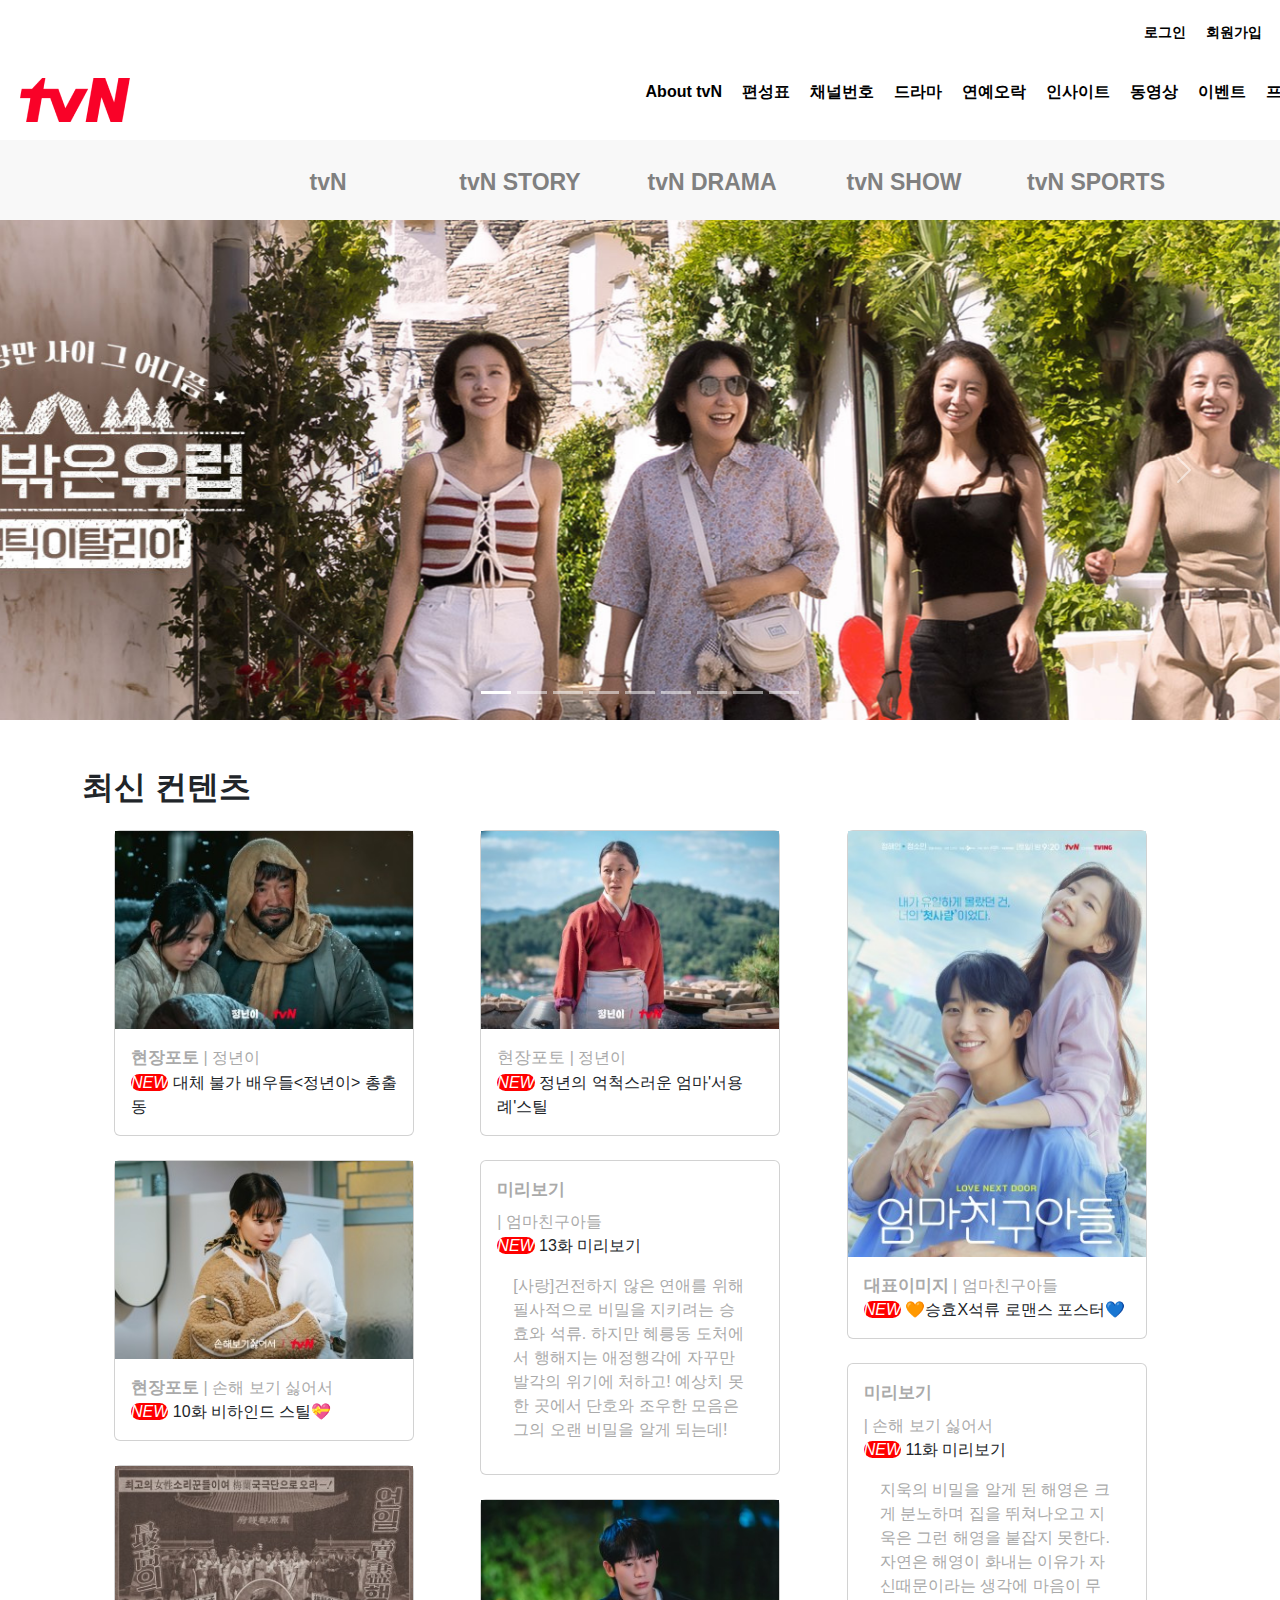
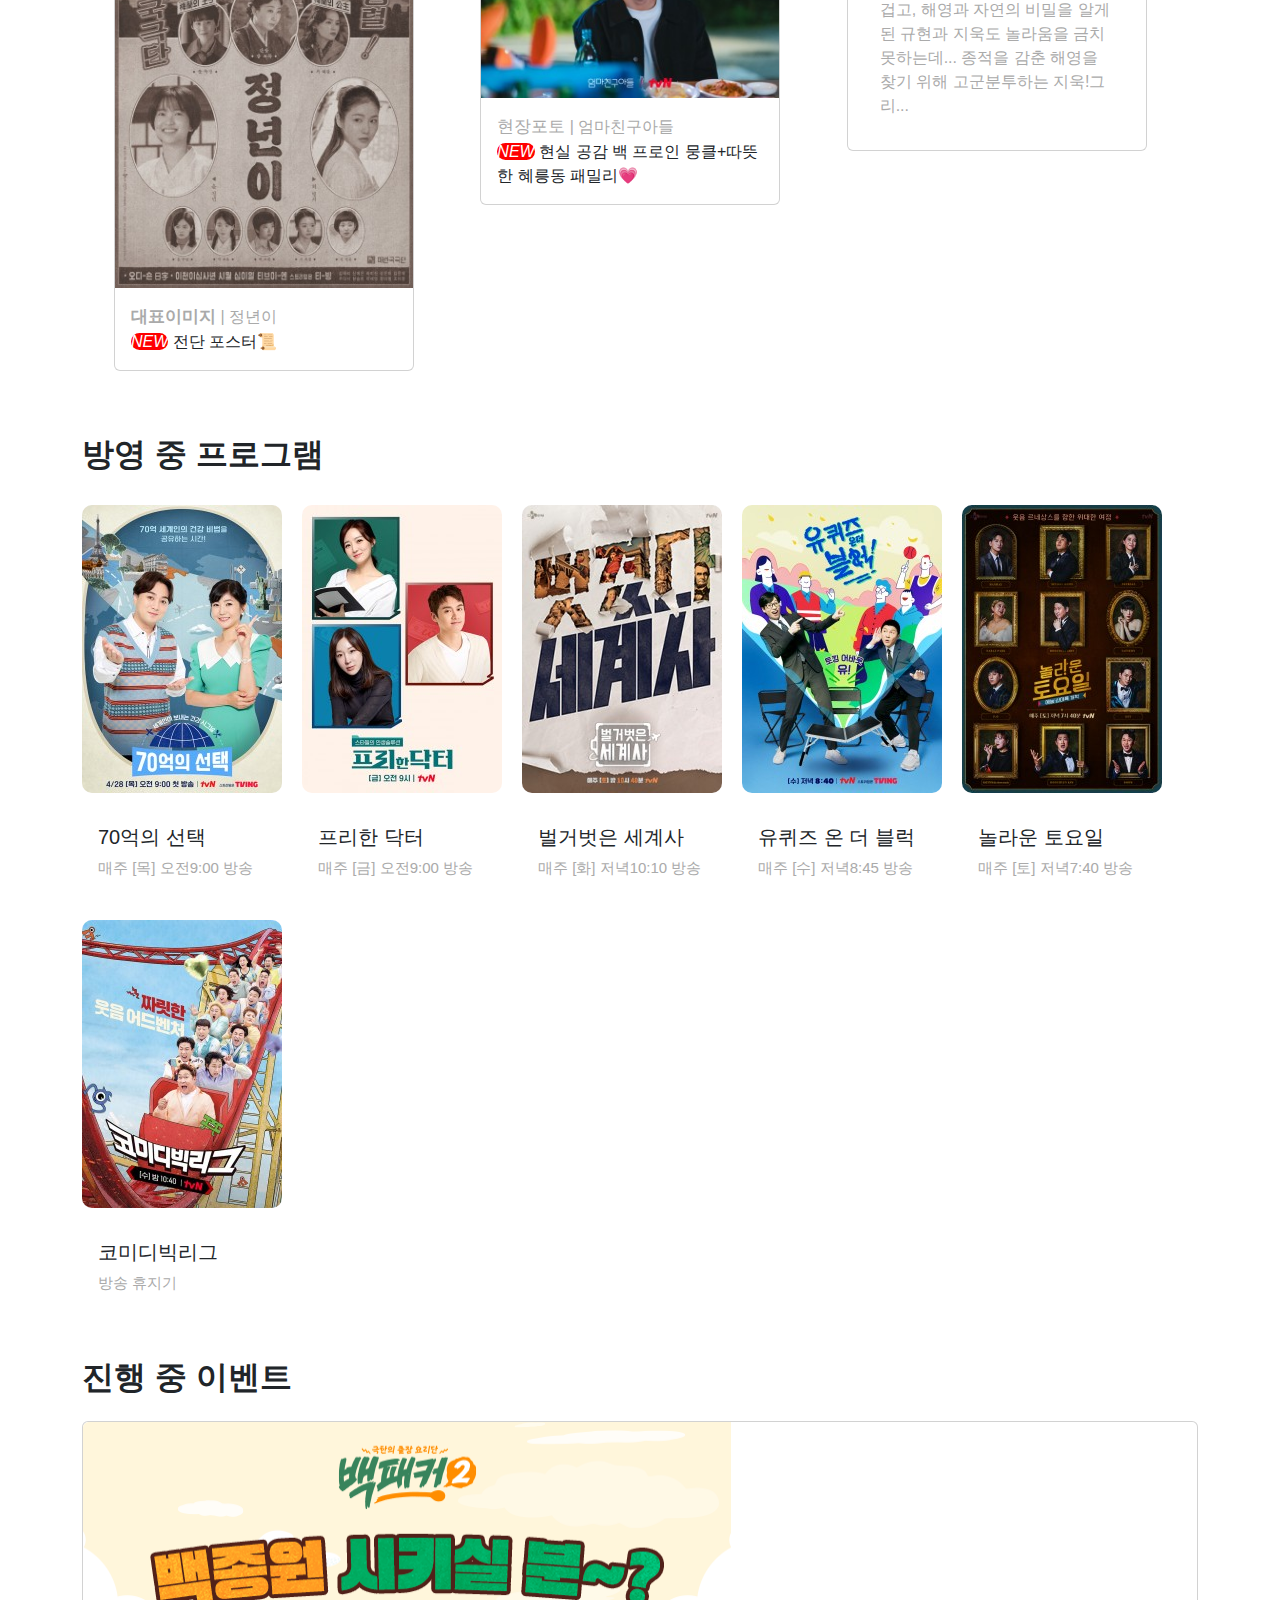
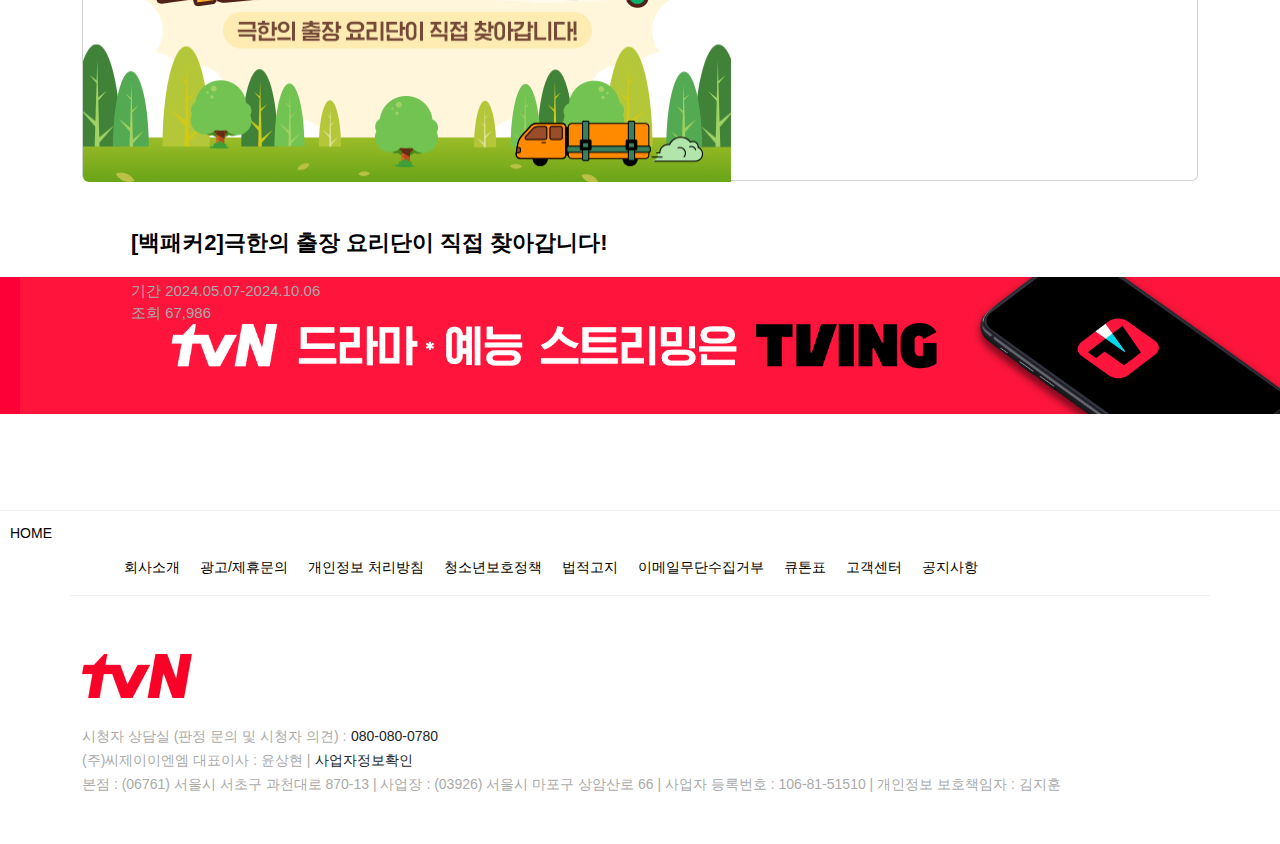
==== commit 5a802ea3: "푸터 추가" ====
--- a/index.html
+++ b/index.html
@@ -80,6 +80,7 @@
 
       .card-text {
         color: #aaaaaa;
+        font-size: 15px;
       }
       .bg{
         min-width: 1360px; margin: 0 auto;
@@ -87,7 +88,20 @@
         justify-content: center;
         align-items: center;
       }
-  
+      
+      a {
+        color: black;
+        text-decoration: none;
+      }
+
+      .footer_link-wrap{
+        list-style: none;
+      }
+
+      .link_item{
+        margin: 10px;
+      }
+
     </style>
   </head>
   <body>
@@ -530,7 +544,7 @@
           <div class="card">
             <img src="image/gallery4.jpg" class="card-img-top" alt="..." />
             <div class="card-body mt-3">
-              <h5 class="card-title">유 퀴즈 온 더 블럭</h5>
+              <h5 class="card-title">유퀴즈 온 더 블럭</h5>
               <p class="card-text">매주 [수] 저녁8:45 방송</p>
             </div>
           </div>
@@ -586,10 +600,45 @@
         </div>
       </div>
     </section>
-    <section class="imghtml-section mt-5 pt-5">
+
+    <!-- 티빙 섹션 시작 -->
+    <section class="imghtml-section mt-5 pt-5 mb-5 pb-5">
       <div class="bg" style="background-color: rgb(252, 0, 55);">
         <img src="image/tving.jpg" style="max-width: 1320px;  " alt="">
     </div>
     </section>
+    <!-- 티빙 섹션 끝 -->
+
+    <!-- 푸터 섹션 시작 -->
+     <section>
+      <footer>
+        <div class="container" style="border-top: 1px solid rgba(0, 0, 0, 0.06); min-width: 1360px;
+        background-color: rgb(255, 255, 255); padding : 10px;"><a href="#"><small>HOME</small></a></div>
+       <div class="footer_add mb-5">
+       <div class="container" style="border-bottom: 1px solid rgba(0, 0, 0, 0.06);">
+        <ul class="footer_link-wrap d-flex ">
+          <li><a href="#" class="link_item"><small>회사소개</small></a></li>
+          <li><a href="#" class="link_item"><small>광고/제휴문의</small></a></li>
+          <li><a href="#" class="link_item"><small>개인정보 처리방침</small></a></li>
+          <li><a href="#" class="link_item"><small>청소년보호정책</small></a></li>
+          <li><a href="#" class="link_item"><small>법적고지</small></a></li>
+          <li><a href="#" class="link_item"><small>이메일무단수집거부</small></a></li>
+          <li><a href="#" class="link_item"><small>큐톤표</small></a></li>
+          <li><a href="#" class="link_item"><small>고객센터</small></a></li>
+          <li><a href="#" class="link_item"><small>공지사항</small></a></li>
+        </ul>
+        </div>
+        <div class="container mt-5 mb-3"><img src="image/tvn_logo_230313.png" alt=""></div>
+        <div class="container"><span class="ap"><small>시청자 상담실 (판정 문의 및 시청자 의견) :</span></small>
+        <span><small>080-080-0780</small></span><br>
+        <span class="ap"><small>(주)씨제이이엔엠 대표이사 : 윤상현 |</span></small>
+        <span><small>사업자정보확인</small></span><br>
+        <span class="ap"><small>본점 : (06761) 서울시 서초구 과천대로 870-13 | 사업장 : (03926) 서울시 마포구 상암산로 66 |
+          사업자 등록번호 : 106-81-51510 | 개인정보 보호책임자 : 김지훈
+        </span></small>
+      </div>
+      </div>
+      </footer>
+     </section>
   </body>
 </html>
--- a/style.css
+++ b/style.css
@@ -90,3 +90,7 @@
   padding: 25px 0 !important;
   width: 100% !important;
 }
+
+.ap {
+  color: #aaaaaa;
+}
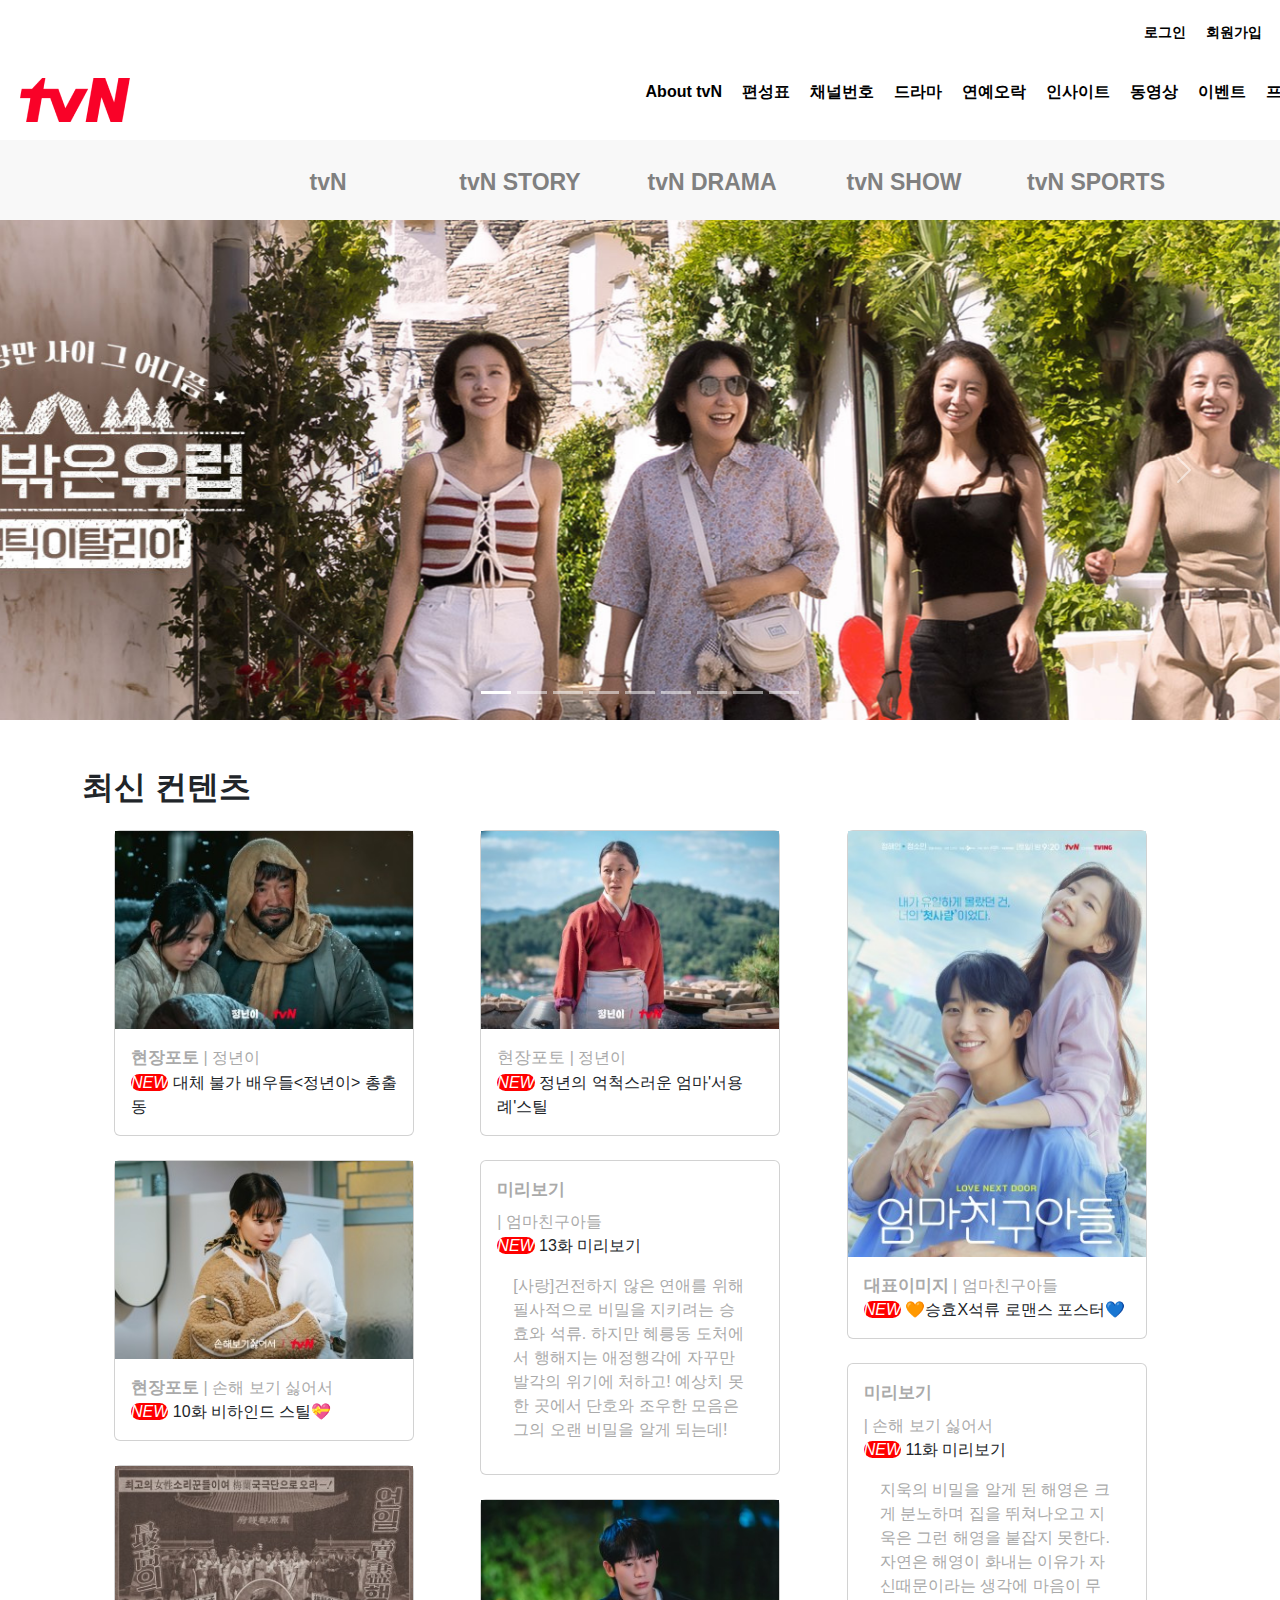
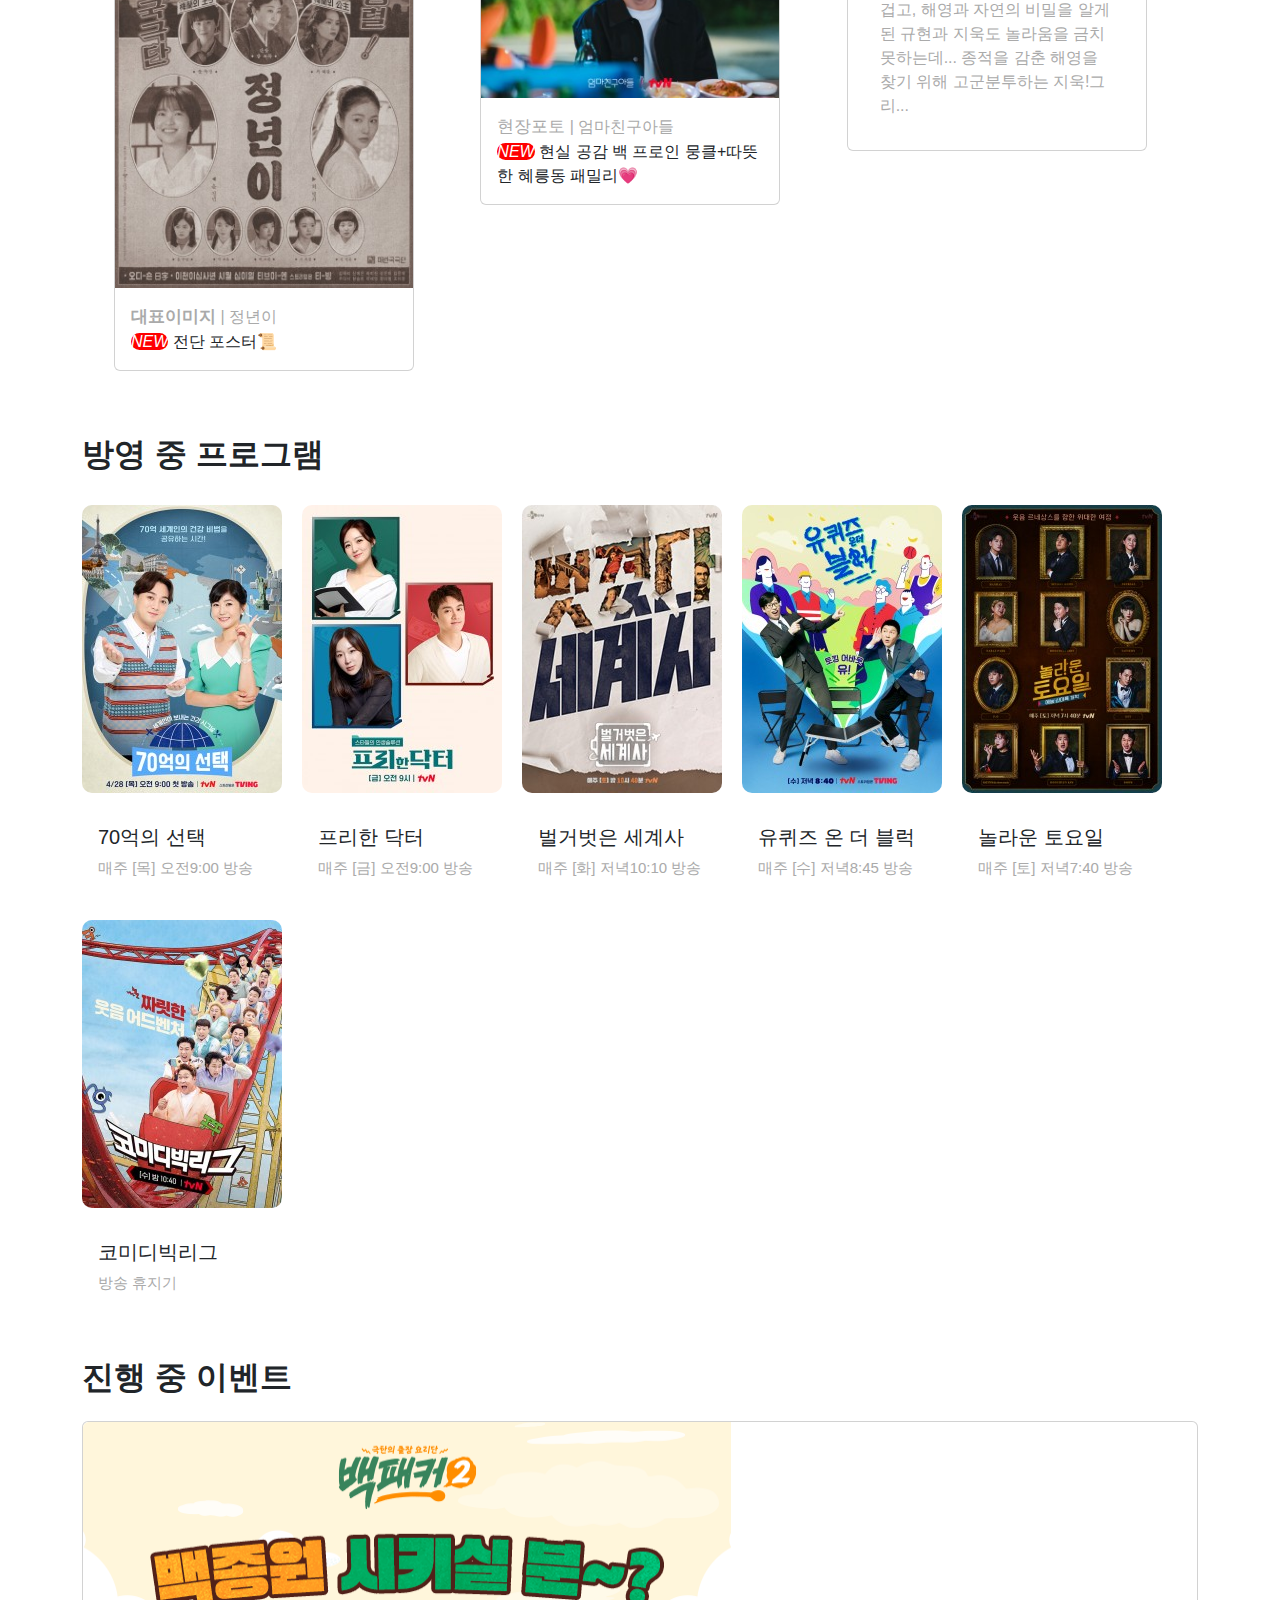
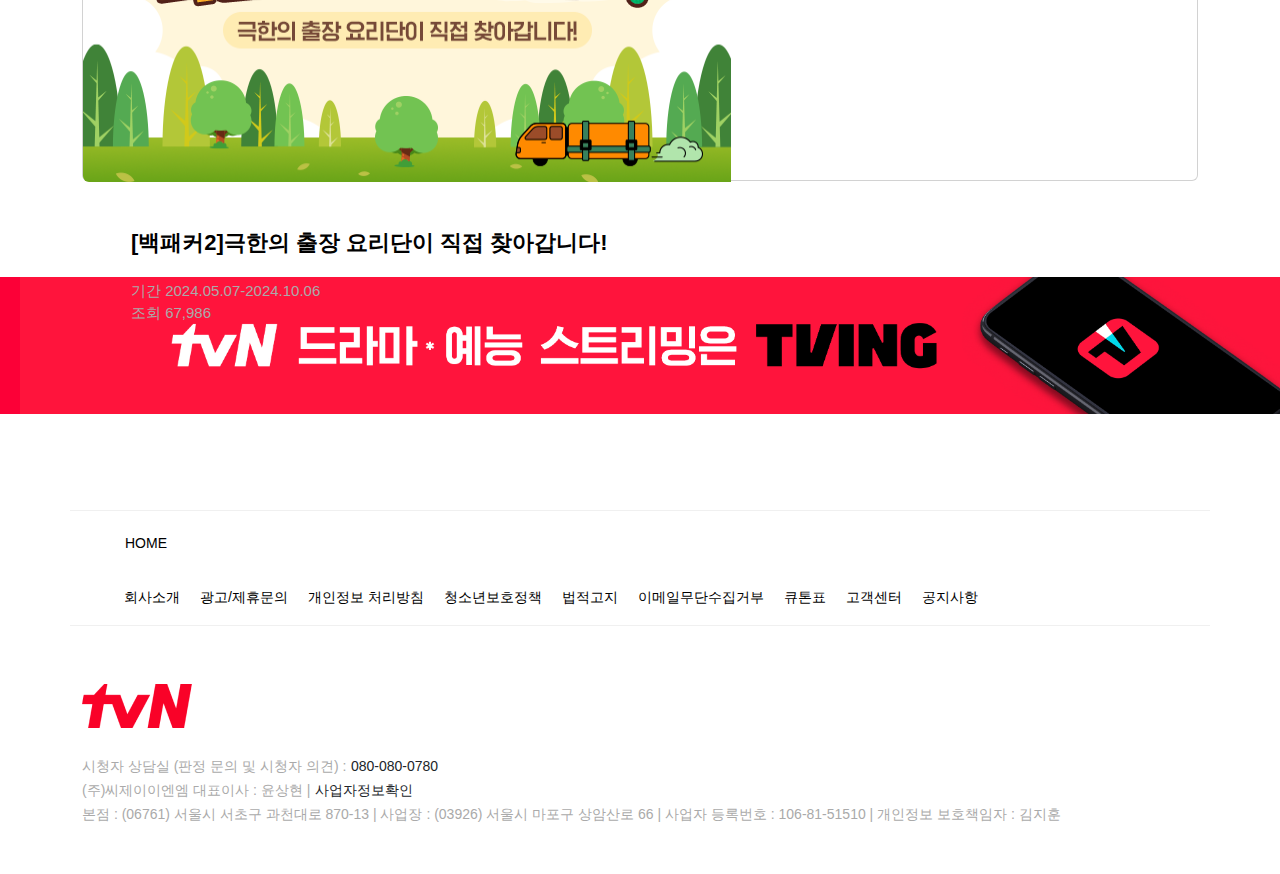
==== commit 41ce860f: "푸터 수정 및 로그인 페이지 추가" ====
--- a/index.html
+++ b/index.html
@@ -116,7 +116,7 @@
         <div class="log area">
           <ul class="log">
             <li>
-              <a href="#"><span>로그인</span></a>
+              <a href="login.html"><span>로그인</span></a>
             </li>
             <li>
               <a href="#"><span>회원가입</span></a>
@@ -612,8 +612,9 @@
     <!-- 푸터 섹션 시작 -->
      <section>
       <footer>
-        <div class="container" style="border-top: 1px solid rgba(0, 0, 0, 0.06); min-width: 1360px;
-        background-color: rgb(255, 255, 255); padding : 10px;"><a href="#"><small>HOME</small></a></div>
+        <div class="container" style="border-top: 1px solid rgba(0, 0, 0, 0.06); padding-left: 55px; margin-bottom: 30px;
+        padding-top: 20px; 
+        background-color: rgb(255, 255, 255); "><a href="#"><small>HOME</small></a></div>
        <div class="footer_add mb-5">
        <div class="container" style="border-bottom: 1px solid rgba(0, 0, 0, 0.06);">
         <ul class="footer_link-wrap d-flex ">
--- a/style.css
+++ b/style.css
@@ -7,6 +7,10 @@
 
 a {
   text-decoration: none !important;
+}
+
+li {
+  list-style: none;
 }
 
 header .inner {
@@ -94,3 +98,95 @@
 .ap {
   color: #aaaaaa;
 }
+
+.login_bg {
+  position: absolute;
+  left: 0;
+  right: 0;
+  top: 0;
+  bottom: 0;
+  margin-top: 150px;
+  background-color: #f8f8f8;
+  z-index: -1;
+}
+
+.login_head {
+  padding: 60px 0 40px 0;
+  font-weight: 700;
+  font-size: 38px;
+  line-height: 54px;
+  text-align: center;
+  letter-spacing: -0.03em;
+  color: black;
+  display: block;
+}
+
+.form-wrapper {
+  max-width: 480px;
+  margin: 0 auto;
+}
+
+.remember-me {
+  margin-top: 16px;
+}
+
+.button {
+  margin-top: 20px;
+  background-color: #1d1d22;
+  width: 100%;
+  height: 76px;
+  color: white;
+  border-radius: 10px;
+}
+
+.login_utill {
+  display: flex;
+  justify-content: center;
+  margin-top: 24px;
+}
+
+.login_utill a:first-child {
+  margin-left: 0;
+}
+
+.login_utill a {
+  font-size: 14px;
+  line-height: 22px;
+  color: black;
+  margin: 0 16px;
+  position: relative;
+  font-weight: 500;
+  letter-spacing: -0.01em;
+}
+
+.login_utill a:nth-child(2) {
+  border-left: 1px solid black;
+  border-right: 1px solid black;
+  padding: 0 20px;
+}
+
+.channel_title {
+  display: flex;
+  justify-content: center;
+  align-items: center;
+  background-color: rgba(0, 0, 0, 0.05);
+  padding: 24px;
+  margin-top: 60px;
+}
+
+.channel_title strong {
+  font-weight: 500;
+  font-size: 28px;
+  line-height: 40px;
+  letter-spacing: -0.02em;
+  color: rgba(0, 0, 0, 0.6);
+}
+
+.channel_title span {
+  font-weight: 500;
+  font-size: 18px;
+  line-height: 30px;
+  letter-spacing: -0.01em;
+  color: rgba(0, 0, 0, 0.4);
+  margin-left: 24px;
+}
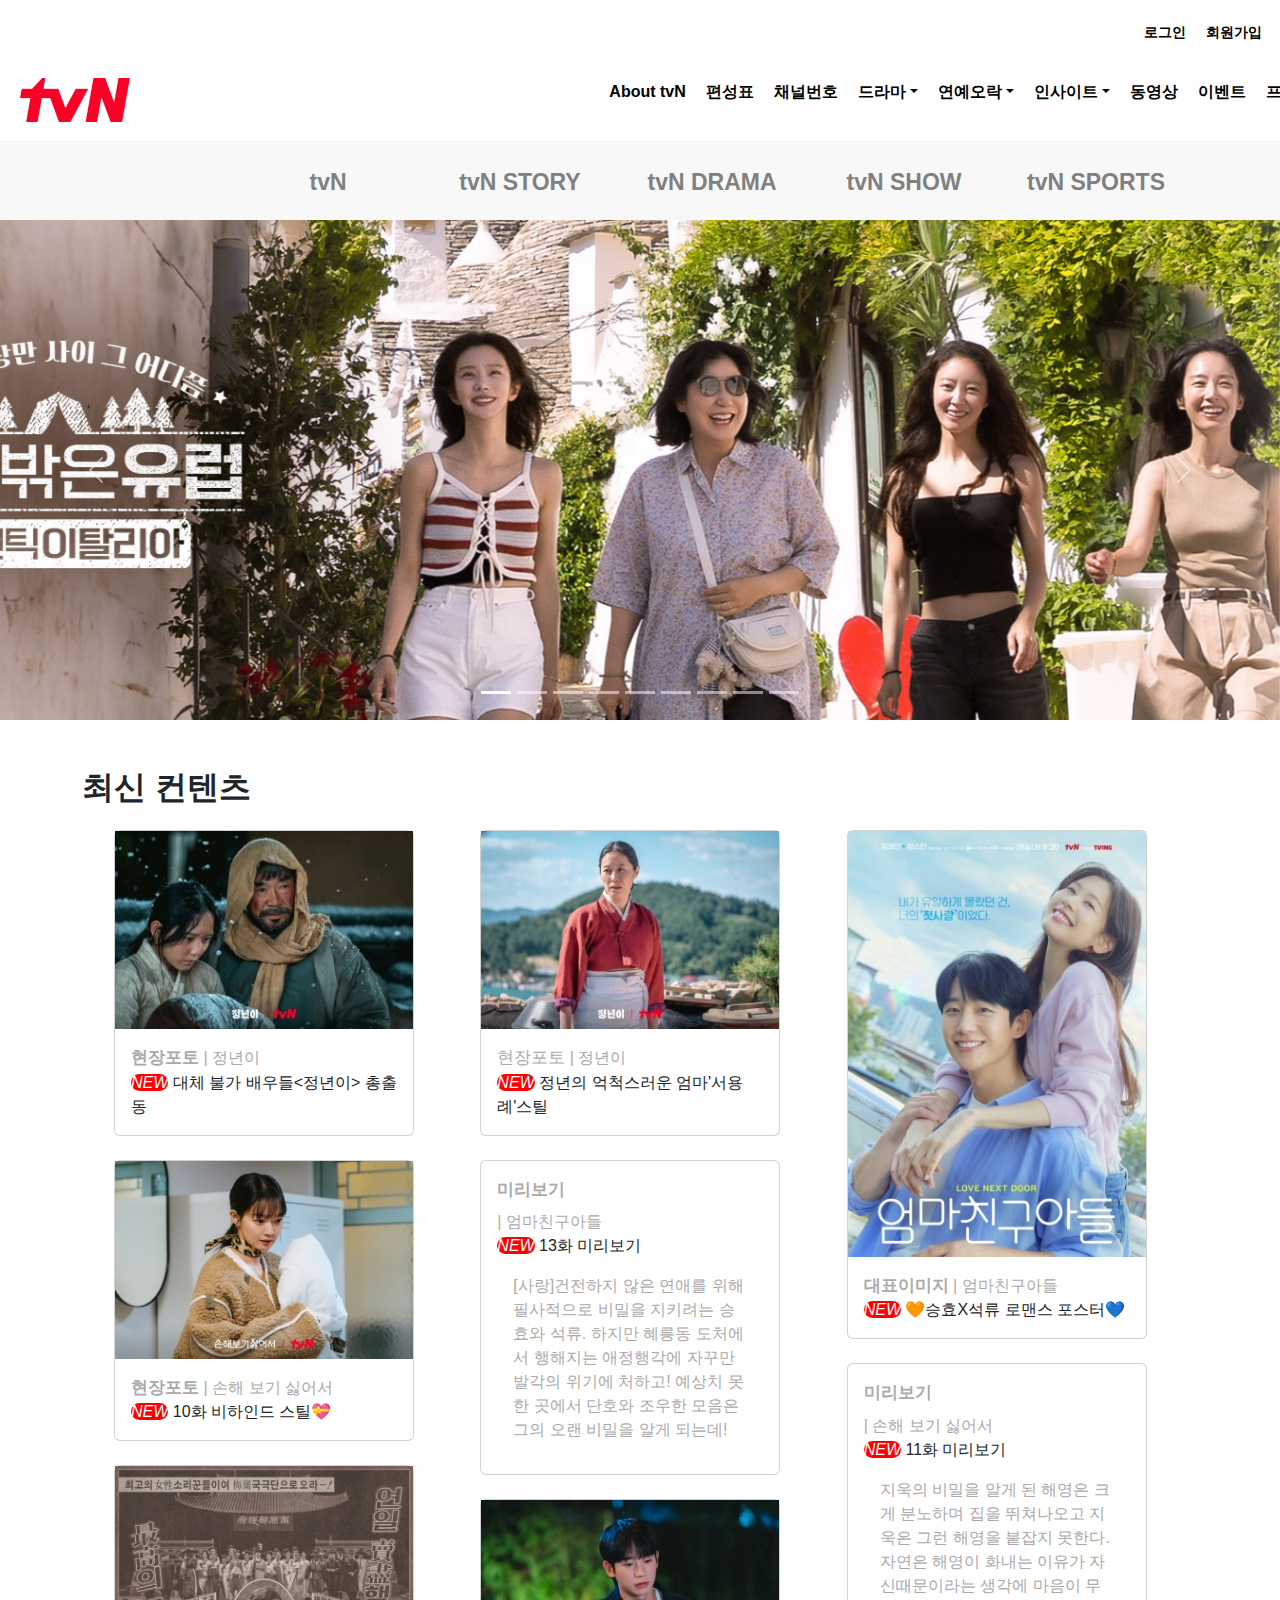
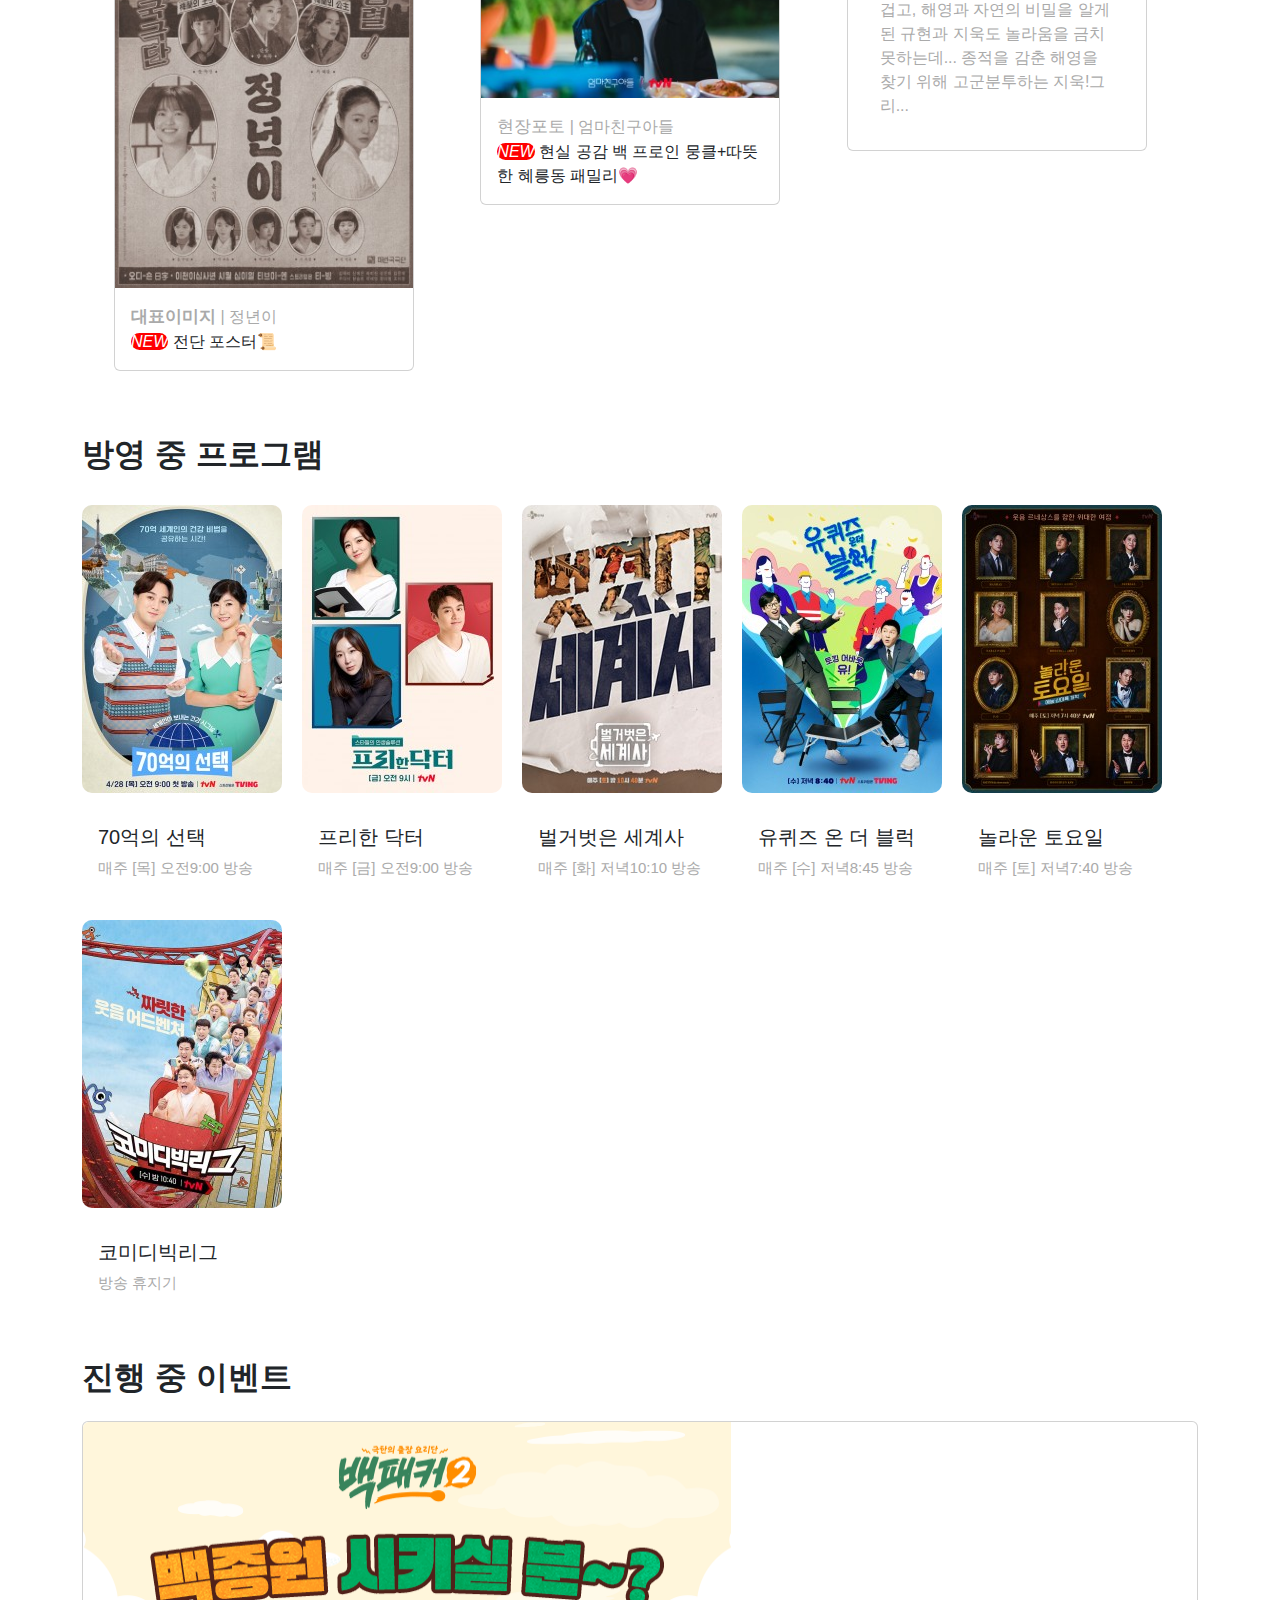
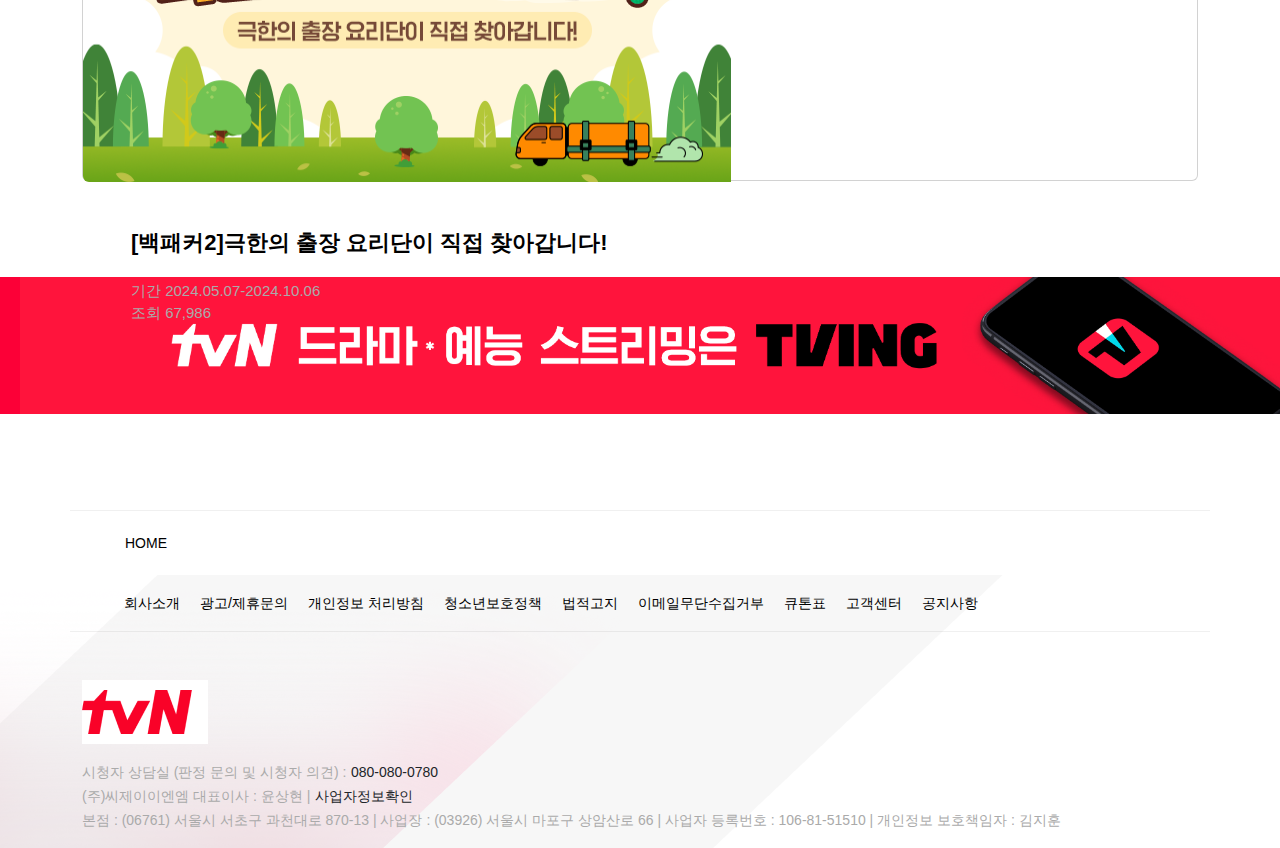
==== commit d447b2cc: "푸터 및 나브바 수정" ====
--- a/index.html
+++ b/index.html
@@ -126,7 +126,7 @@
             </li>
           </ul>
         </div>
-        <nav class="navbar">
+        <nav class="navbar navbar-expand-lg">
           <div class="brand">
             <i
               ><a href="#" class="navbar-brand"
@@ -137,9 +137,38 @@
             <li class="nav-item"><a href="#">About tvN</a></li>
             <li class="nav-item"><a href="#">편성표</a></li>
             <li class="nav-item"><a href="#">채널번호</a></li>
-            <li class="nav-item"><a href="#">드라마</a></li>
-            <li class="nav-item"><a href="#">연예오락</a></li>
-            <li class="nav-item"><a href="#">인사이트</a></li>
+            <li class="nav-item dropdown"><a class="nav-link dropdown-toggle" href="#"
+              id="navbarDropdown" role="button" data-bs-toggle="dropdown" aria-expanded="false">드라마</a>
+              <ul class="dropdown-menu" aria-labelledby="navbarDropdown">
+                <li><a href="#" class="dropdown-item">[예정]정년이</a></li>
+                <li><a href="#" class="dropdown-item">[예정]가석방 심사관 이한신</a></li>
+                <li><a href="#" class="dropdown-item">[월화]손해 보기 싫어서</a></li>
+                <li><a href="#" class="dropdown-item">[토일]엄마친구아들</a></li>
+                <li><a href="#" class="dropdown-item">O'PENing2024</a></li>
+                <li><a href="#" class="dropdown-item">[종영]우연일까?</a></li>
+                <li><a href="#" class="dropdown-item">[종영]감사합니다</a></li>
+              </ul>
+            </li>
+            <li class="nav-item dropdown"><a class="nav-link dropdown-toggle" href="#"
+              id="navbarDropdown" role="button" data-bs-toggle="dropdown" aria-expanded="false">연예오락</a>
+              <ul class="dropdown-menu" aria-labelledby="navbarDropdown">
+                <li><a href="#" class="dropdown-item">[예정]문과vs이과,놀라운 증명</a></li>
+                <li><a href="#" class="dropdown-item">[화]벌거벗은 세계사</a></li>
+                <li><a href="#" class="dropdown-item">[수]유퀴즈 온 더 블럭</a></li>
+                <li><a href="#" class="dropdown-item">[목]언니네 산지직송</a></li>
+                <li><a href="#" class="dropdown-item">[목]70억의 선택</a></li>
+                <li><a href="#" class="dropdown-item">[금]삼시세끼 Light</a></li>
+                <li><a href="#" class="dropdown-item">[금]프리한 닥터</a></li>
+                <li><a href="#" class="dropdown-item">[토]놀라운 토요일</a></li>
+                <li><a href="#" class="dropdown-item">[토]백패커2</a></li>
+              </ul></li>
+            <li class="nav-item dropdown"><a class="nav-link dropdown-toggle" href="#"
+              id="navbarDropdown" role="button" data-bs-toggle="dropdown" aria-expanded="false">인사이트</a>
+              <ul class="dropdown-menu" aria-labelledby="navbarDropdown">
+                <li><a href="#" class="dropdown-item">[화]김창옥쇼3</a></li>
+                <li><a href="#" class="dropdown-item">[종영]천 개의 눈</a></li>
+                <li><a href="#" class="dropdown-item">[종영]이 말을 꼭 하고 싶었어요</a></li>
+              </ul></li>
             <li class="nav-item"><a href="#">동영상</a></li>
             <li class="nav-item"><a href="#">이벤트</a></li>
             <li class="nav-item"><a href="#">프로그램</a></li>
@@ -612,10 +641,10 @@
     <!-- 푸터 섹션 시작 -->
      <section>
       <footer>
-        <div class="container" style="border-top: 1px solid rgba(0, 0, 0, 0.06); padding-left: 55px; margin-bottom: 30px;
+        <div class="container" style="border-top: 1px solid rgba(0, 0, 0, 0.06); padding-left: 55px; margin-bottom: 20px;
         padding-top: 20px; 
         background-color: rgb(255, 255, 255); "><a href="#"><small>HOME</small></a></div>
-       <div class="footer_add mb-5">
+       <div class="footer_add pt-3 pb-3">
        <div class="container" style="border-bottom: 1px solid rgba(0, 0, 0, 0.06);">
         <ul class="footer_link-wrap d-flex ">
           <li><a href="#" class="link_item"><small>회사소개</small></a></li>
--- a/style.css
+++ b/style.css
@@ -7,6 +7,7 @@
 
 a {
   text-decoration: none !important;
+  color: black;
 }
 
 li {
@@ -106,6 +107,7 @@
   top: 0;
   bottom: 0;
   margin-top: 150px;
+  margin-bottom: 180px;
   background-color: #f8f8f8;
   z-index: -1;
 }
@@ -190,3 +192,7 @@
   color: rgba(0, 0, 0, 0.4);
   margin-left: 24px;
 }
+
+.footer_add {
+  background-image: url(image/footer_bg_tvn-pc.png);
+}
